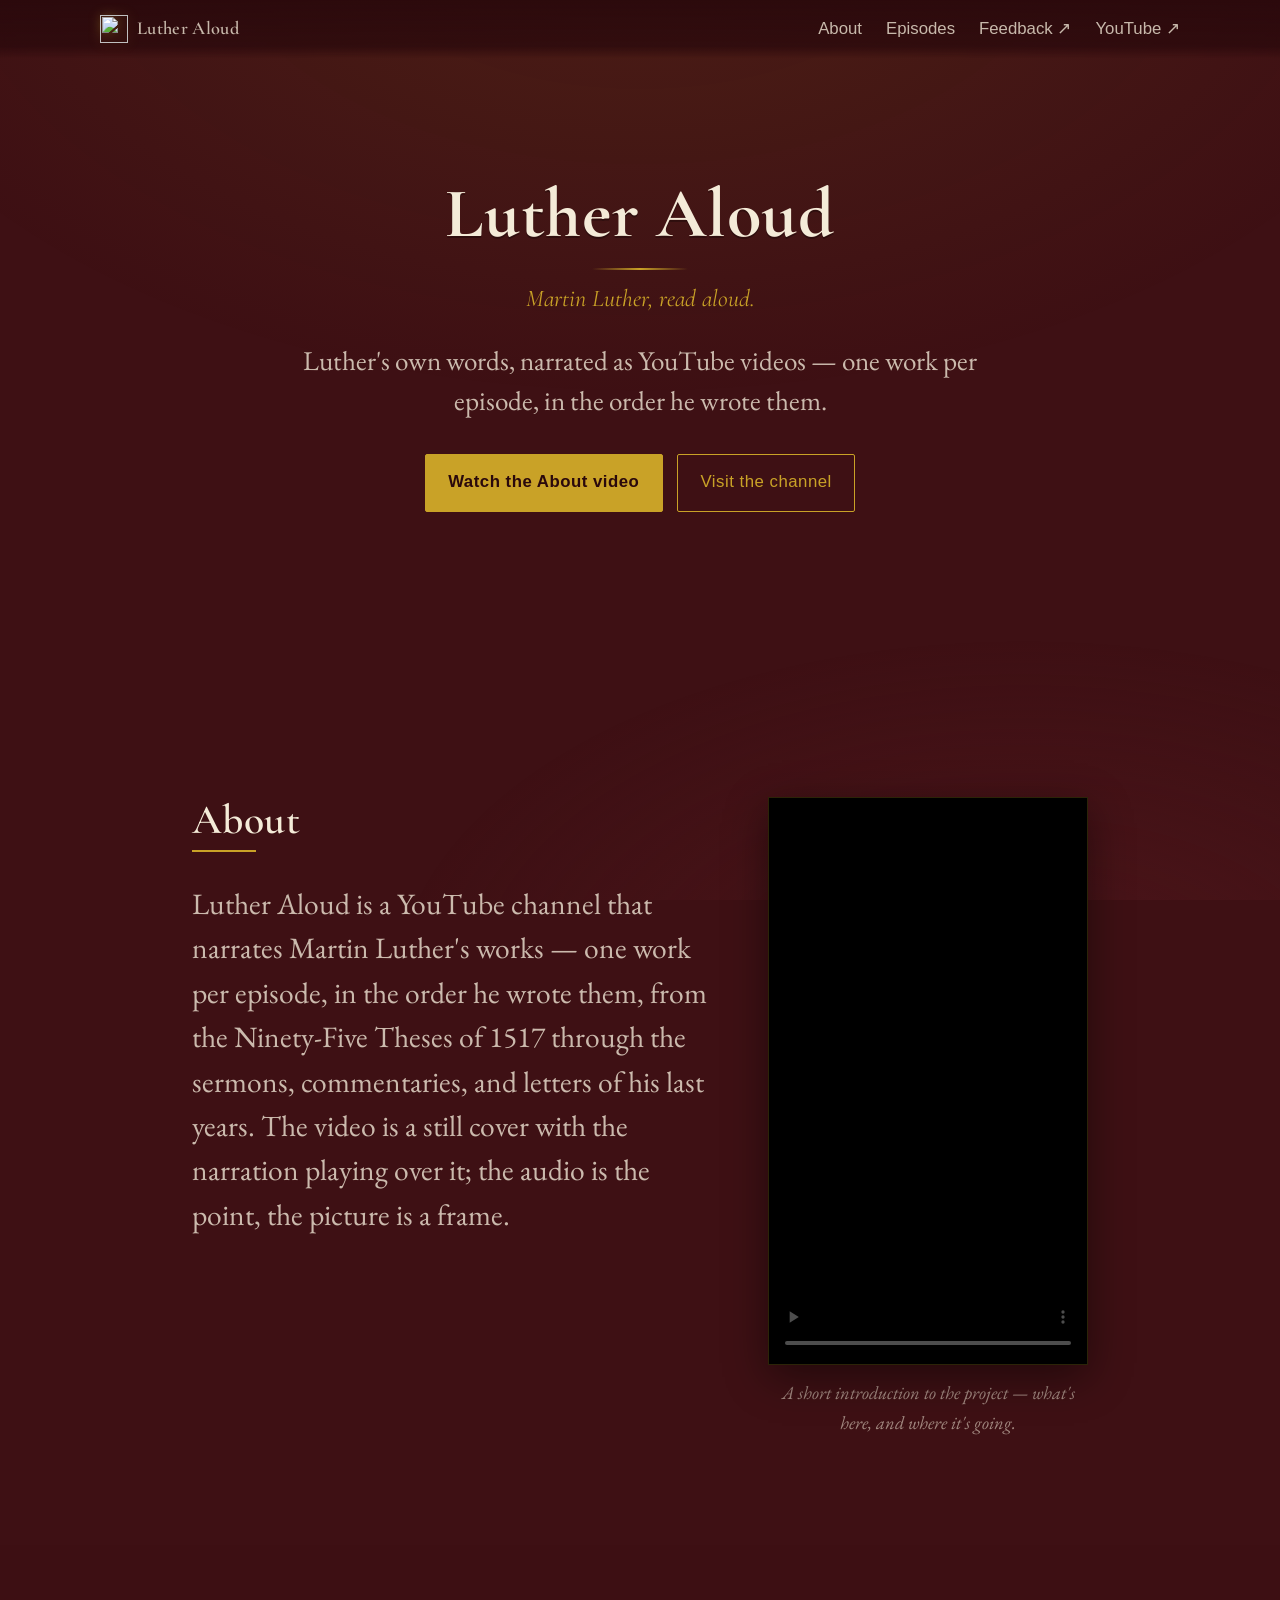
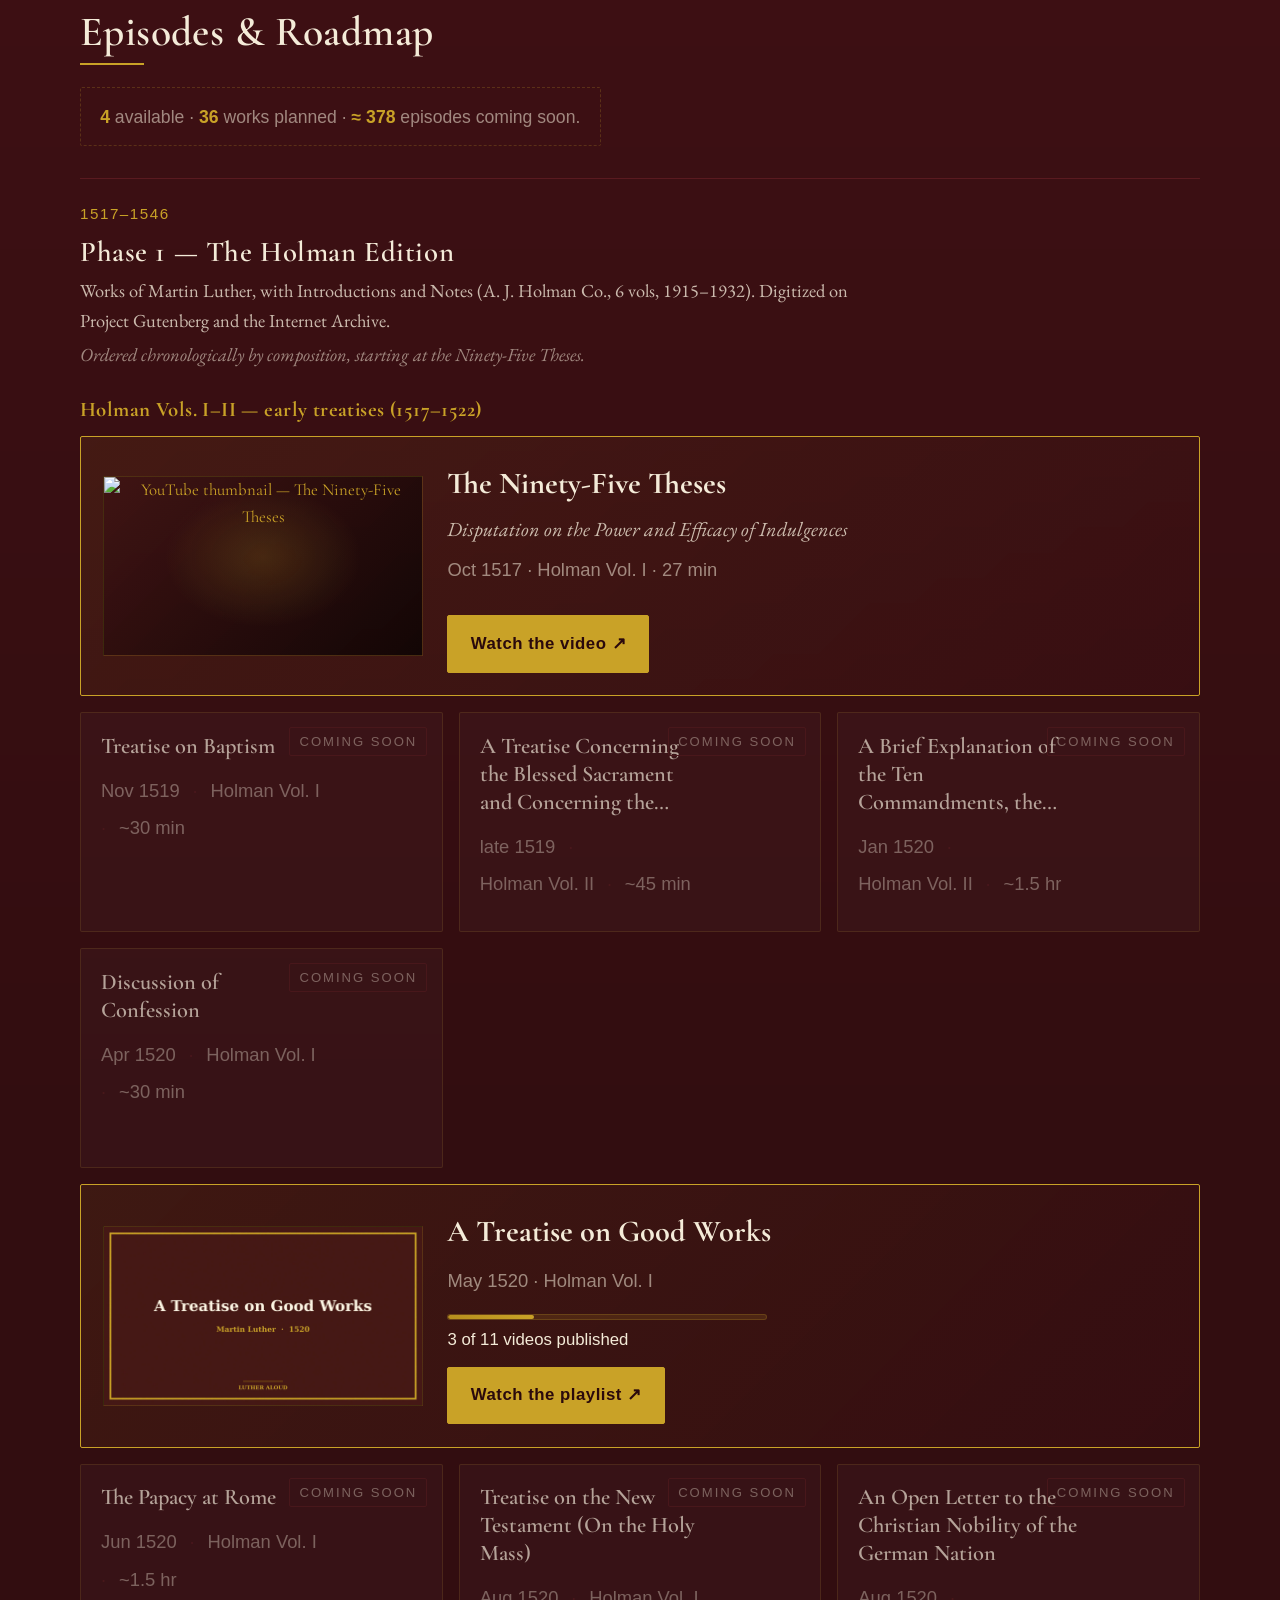
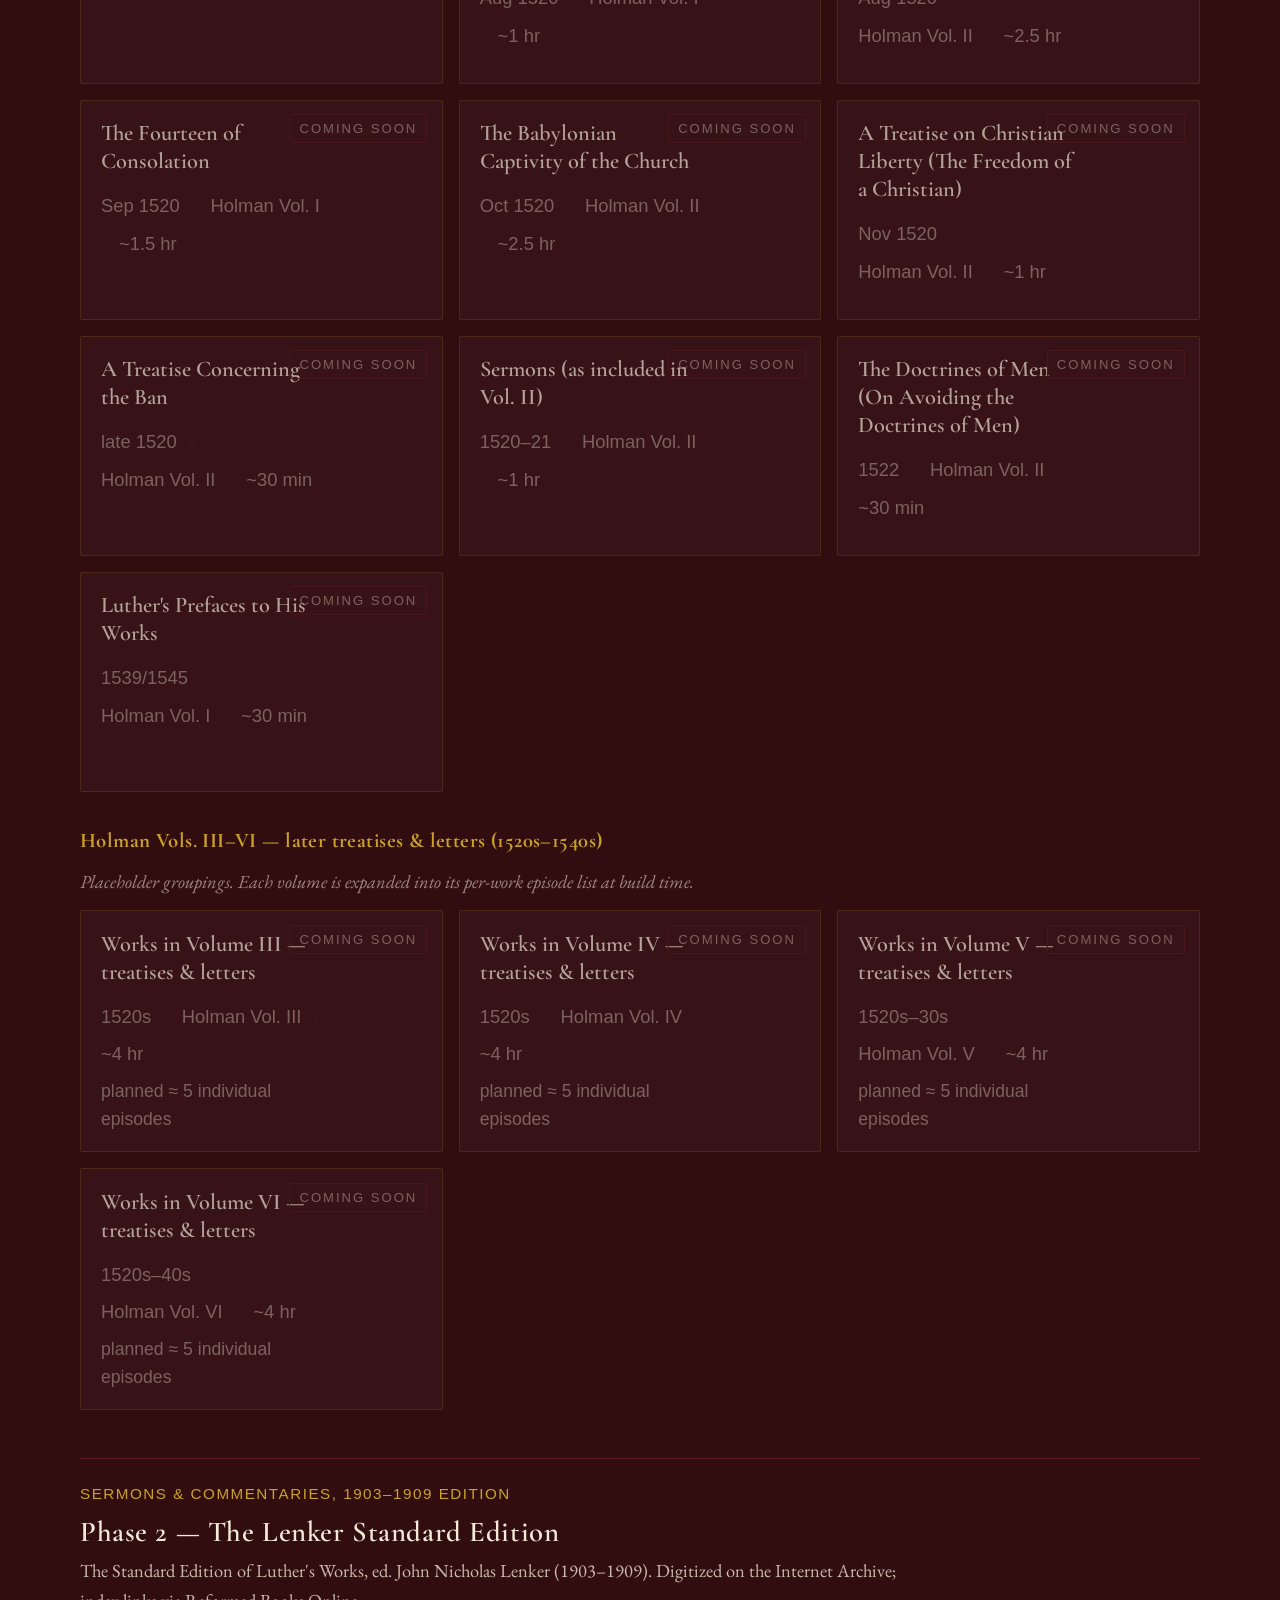
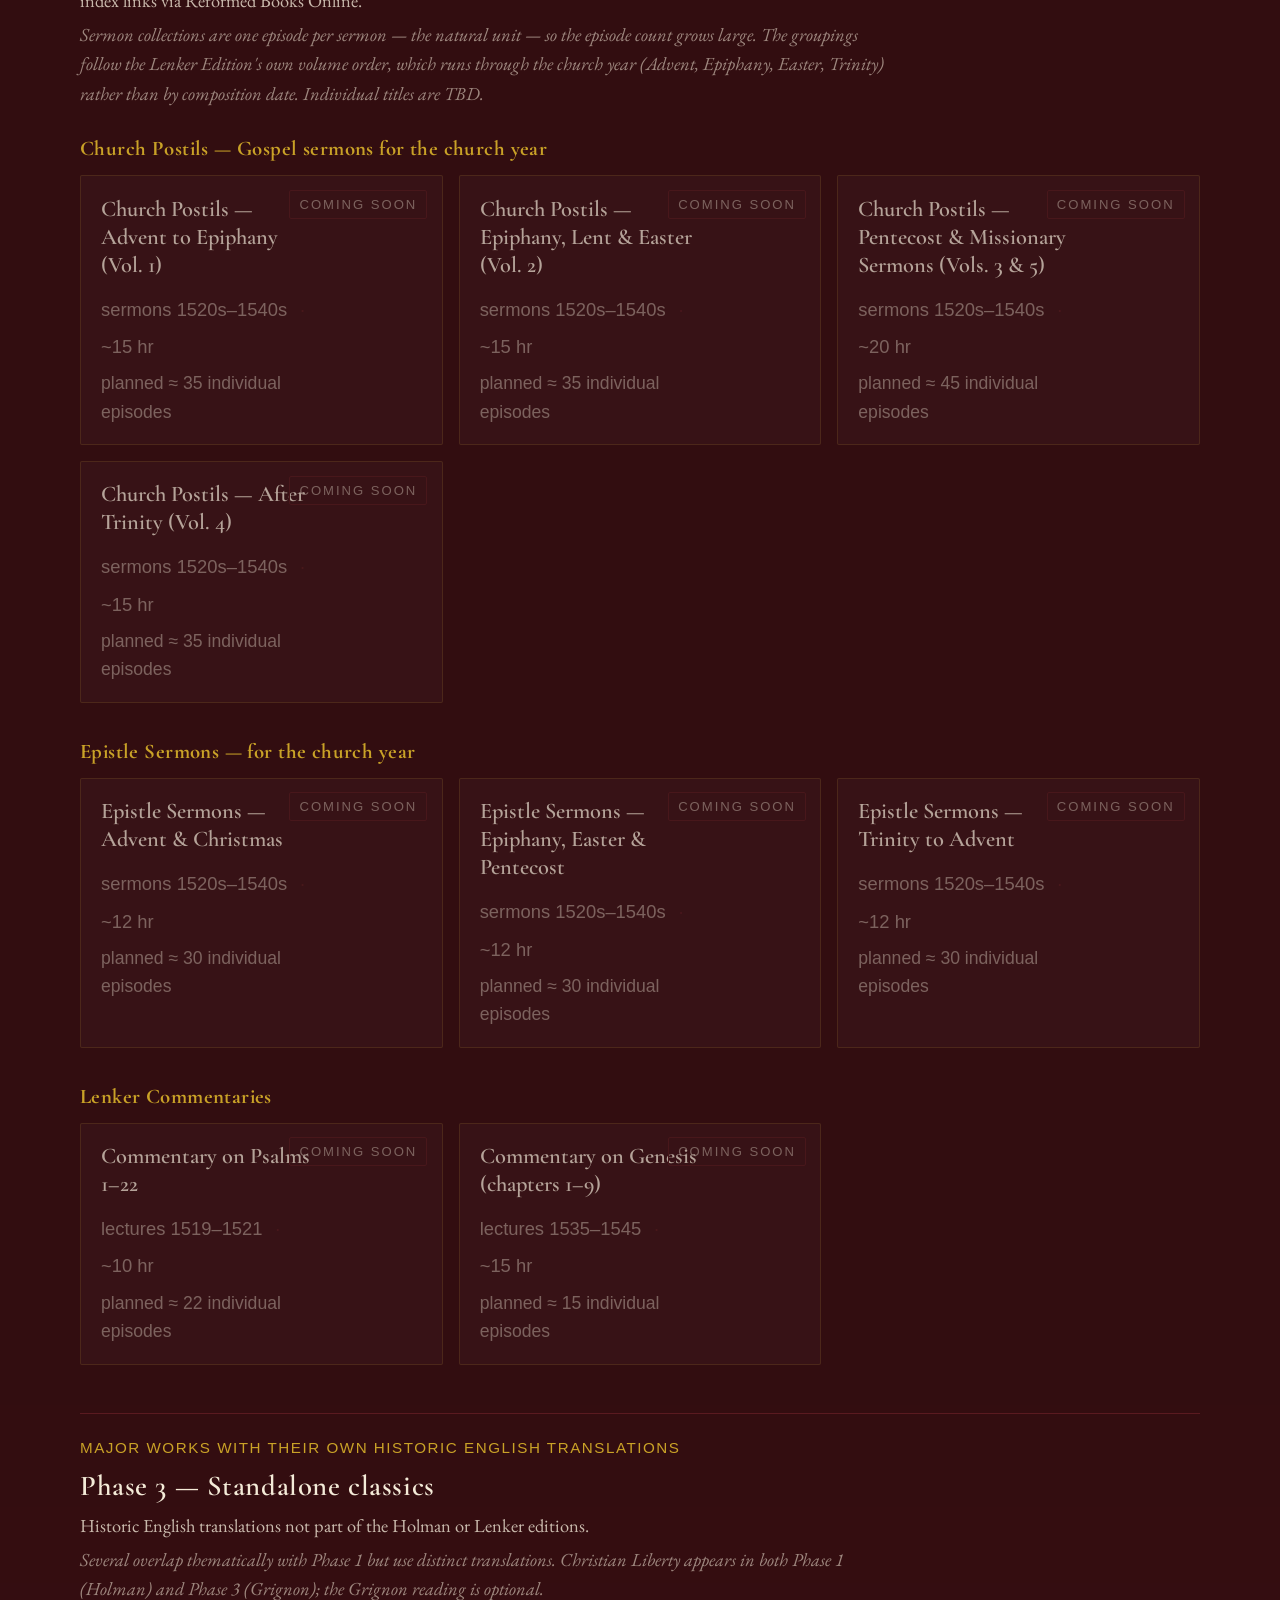
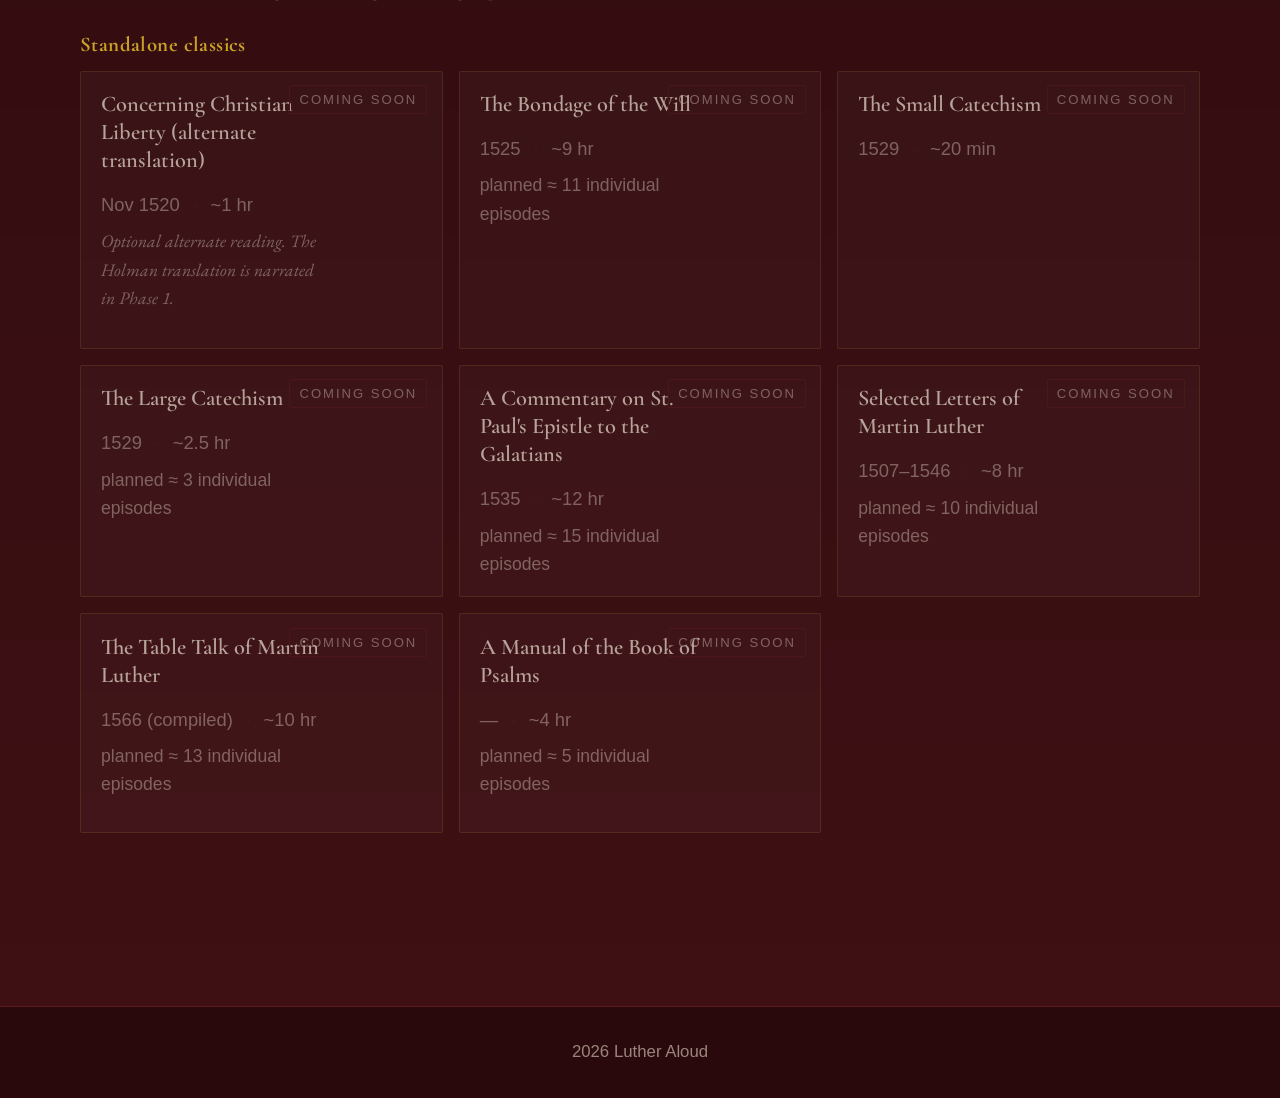
==== index.html @ 982ffb8c "Nav: open YouTube in a new tab, and add a Feedback link next to it Two tweaks to the header nav. The" ====
<!doctype html>
<html lang="en">
<head>
<meta charset="utf-8">
<meta name="viewport" content="width=device-width, initial-scale=1">
<title>Luther Aloud</title>
<meta name="description" content="Martin Luther's works narrated as YouTube videos — one work per episode, in the order he wrote them.">
<meta name="theme-color" content="#3E1014">

<meta property="og:type" content="website">
<meta property="og:title" content="Luther Aloud">
<meta property="og:description" content="Martin Luther's works, narrated and published as YouTube videos — one work per episode, in the order he wrote them.">
<meta property="og:url" content="https://lutheraloud.org/">

<link rel="icon" href="assets/rose.svg" type="image/svg+xml">
<link rel="preconnect" href="https://fonts.googleapis.com">
<link rel="preconnect" href="https://fonts.gstatic.com" crossorigin>
<link href="https://fonts.googleapis.com/css2?family=Cormorant+Garamond:wght@500;600;700&family=EB+Garamond:ital,wght@0,400;0,500;0,600;1,400&display=swap" rel="stylesheet">
<link rel="stylesheet" href="css/style.css">
</head>
<body>

<a class="skip-link" href="#main">Skip to content</a>

<header class="site-header" role="banner">
  <nav class="site-nav" aria-label="Primary">
    <a href="#top" class="brand-mark">
      <img src="assets/rose.svg" alt="" width="28" height="28" aria-hidden="true">
      <span>Luther Aloud</span>
    </a>
    <button class="nav-toggle" type="button"
            aria-controls="nav-menu" aria-expanded="false" aria-label="Open menu">
      <span class="hamburger" aria-hidden="true"></span>
    </button>
    <ul id="nav-menu">
      <li><a href="#about">About</a></li>
      <li><a href="#roadmap">Episodes</a></li>
      <li><a href="https://forms.gle/LzmNQRuisxc63Rfs8" target="_blank" rel="noopener noreferrer">Feedback ↗</a></li>
      <li><a href="https://youtube.com/@LutherAloud" target="_blank" rel="noopener noreferrer">YouTube ↗</a></li>
    </ul>
  </nav>
</header>

<main id="main">

  <section id="top" class="hero">
    <div class="hero-inner">
      <img class="hero-rose" src="assets/rose.svg" alt="" aria-hidden="true">
      <h1 class="wordmark">Luther Aloud</h1>
      <p class="tagline">Martin Luther, read aloud.</p>
      <p class="lede">
        Luther's own words, narrated as YouTube videos —
        one work per episode, in the order he wrote them.
      </p>
      <div class="hero-actions">
        <a class="btn btn-primary" href="#about">
          Watch the About video
        </a>
        <a class="btn btn-ghost" href="https://youtube.com/@LutherAloud" rel="noopener">
          Visit the channel
        </a>
      </div>
    </div>
  </section>

  <section id="about" class="section">
    <div class="section-inner">
      <div class="about-grid">
        <div class="about-copy">
          <h2>About</h2>
          <p id="about-copy-body">
            Loading…
          </p>
        </div>
        <aside class="about-video">
          <div class="video-frame vertical" id="about-video-frame">
            <video controls preload="metadata" playsinline
                   poster="assets/about-poster.jpg">
              <source src="assets/about.mp4" type="video/mp4">
              Your browser can't play HTML5 video.
              <a href="assets/about.mp4">Download the video</a>.
            </video>
          </div>
          <p class="video-caption">
            A short introduction to the project — what's here, and where it's going.
          </p>
        </aside>
      </div>
    </div>
  </section>

  <section id="roadmap" class="section section-alt">
    <div class="section-inner">
      <h2>Episodes &amp; Roadmap</h2>

      <div class="roadmap-totals" id="roadmap-totals" aria-live="polite"></div>

      <div id="roadmap-list"></div>
    </div>
  </section>

</main>

<footer class="site-footer" role="contentinfo">
  <p class="footer-fine">
    <span id="footer-year">2026</span> Luther Aloud
  </p>
</footer>

<button type="button" id="back-to-top" class="back-to-top" aria-label="Back to top">
  <span aria-hidden="true">↑</span>
</button>

<script src="js/site.js" defer></script>
</body>
</html>
---- css/style.css ----
:root {
  --oxblood: #3E1014;
  --oxblood-deep: #2A090C;
  --oxblood-line: #5A1A20;
  --brass: #C9A227;
  --brass-soft: #B78F1E;
  --brass-glow: rgba(201, 162, 39, 0.35);
  --parchment: #F4EBD8;
  --parchment-dim: #D9CDB2;
  --ink: #1B0508;
  --ink-soft: rgba(244, 235, 216, 0.78);
  --ink-mute: rgba(244, 235, 216, 0.55);
  --card-bg: rgba(255, 250, 235, 0.04);
  --card-border: rgba(201, 162, 39, 0.22);
  --serif: "Cormorant Garamond", "EB Garamond", Georgia, "Times New Roman", serif;
  --body-serif: "EB Garamond", Georgia, "Times New Roman", serif;
  --sans: -apple-system, BlinkMacSystemFont, "Segoe UI", Roboto, Helvetica, Arial, sans-serif;
  --content-max: 1120px;
}

* { box-sizing: border-box; }

html { scroll-behavior: smooth; }

body {
  margin: 0;
  background: var(--oxblood);
  color: var(--parchment);
  font-family: var(--body-serif);
  font-size: 22px;
  line-height: 1.6;
  -webkit-font-smoothing: antialiased;
  text-rendering: optimizeLegibility;
}

body::before {
  content: "";
  position: fixed;
  inset: 0;
  pointer-events: none;
  background:
    radial-gradient(1200px 700px at 50% -10%, rgba(201, 162, 39, 0.10), transparent 70%),
    radial-gradient(900px 500px at 80% 110%, rgba(90, 26, 32, 0.5), transparent 70%);
  z-index: 0;
}

a { color: var(--brass); text-decoration: none; border-bottom: 1px solid transparent; transition: color .18s, border-color .18s; }
a:hover, a:focus { color: #E8C051; border-bottom-color: currentColor; }

h1, h2, h3 {
  font-family: var(--serif);
  font-weight: 600;
  color: var(--parchment);
  letter-spacing: 0.01em;
  margin: 0 0 0.6em;
}
h1 { font-size: clamp(2.6rem, 6vw, 4.4rem); line-height: 1.05; }
h2 { font-size: clamp(1.9rem, 3.6vw, 2.6rem); line-height: 1.15; }
h3 { font-size: 1.15rem; line-height: 1.25; letter-spacing: 0.02em; }

.skip-link {
  position: absolute; left: -9999px; top: auto;
  background: var(--brass); color: var(--oxblood);
  padding: .5rem .8rem; font-family: var(--sans); font-weight: 600;
}
.skip-link:focus { left: 1rem; top: 1rem; z-index: 100; }

/* ---------- header ---------- */

.site-header {
  position: sticky; top: 0; z-index: 20;
  background: linear-gradient(180deg, rgba(42, 9, 12, 0.92), rgba(42, 9, 12, 0.75) 80%, rgba(42, 9, 12, 0));
  backdrop-filter: blur(6px);
  -webkit-backdrop-filter: blur(6px);
}
.site-nav {
  position: relative;
  display: flex; align-items: center; justify-content: space-between;
  max-width: var(--content-max); margin: 0 auto;
  padding: 0.9rem 1.25rem;
  font-family: var(--sans);
}
.brand-mark {
  display: inline-flex; align-items: center; gap: .55rem;
  color: var(--parchment); font-family: var(--serif); font-size: 1.15rem; font-weight: 600;
  border-bottom: none; letter-spacing: 0.02em;
}
.brand-mark img { filter: drop-shadow(0 0 6px var(--brass-glow)); }
.site-nav ul {
  list-style: none; display: flex; gap: 1.5rem; margin: 0; padding: 0;
  font-size: 1.05rem;
}
.site-nav a { color: var(--ink-soft); border: none; }
.site-nav a:hover { color: var(--brass); }

/* Hamburger — hidden on desktop, revealed at <= 780px. */
.nav-toggle {
  display: none;
  margin-left: auto;
  background: transparent;
  border: 1px solid var(--brass);
  border-radius: 2px;
  color: var(--brass);
  padding: 0.55rem 0.7rem;
  cursor: pointer;
  line-height: 0;
  transition: background .2s, color .2s;
}
.nav-toggle:hover, .nav-toggle:focus-visible {
  background: var(--brass);
  color: var(--oxblood-deep);
  outline: none;
}
.nav-toggle .hamburger,
.nav-toggle .hamburger::before,
.nav-toggle .hamburger::after {
  display: block;
  width: 22px;
  height: 2px;
  background: currentColor;
  transition: transform .22s ease, opacity .22s ease, background .22s ease;
}
.nav-toggle .hamburger { position: relative; }
.nav-toggle .hamburger::before,
.nav-toggle .hamburger::after {
  content: "";
  position: absolute;
  left: 0;
}
.nav-toggle .hamburger::before { top: -7px; }
.nav-toggle .hamburger::after  { top:  7px; }
.nav-toggle[aria-expanded="true"] .hamburger { background: transparent; }
.nav-toggle[aria-expanded="true"] .hamburger::before {
  transform: translateY(7px) rotate(45deg);
}
.nav-toggle[aria-expanded="true"] .hamburger::after {
  transform: translateY(-7px) rotate(-45deg);
}

/* ---------- hero ---------- */

.hero {
  position: relative; z-index: 1;
  padding: clamp(3rem, 10vw, 6rem) 1.25rem clamp(10rem, 18vw, 13rem);
  text-align: center;
}
.hero-inner {
  max-width: 780px; margin: 0 auto;
}
.hero-rose {
  width: clamp(88px, 14vw, 128px);
  height: auto;
  display: block;
  margin: 0 auto 1.4rem;
  opacity: 0.9;
  filter: drop-shadow(0 0 24px var(--brass-glow));
}
.wordmark {
  font-family: var(--serif);
  font-weight: 700;
  color: var(--parchment);
  margin-bottom: .6rem;
  text-shadow: 0 2px 0 rgba(0,0,0,0.3);
}
.wordmark::after {
  content: "";
  display: block;
  width: 96px;
  height: 2px;
  background: linear-gradient(90deg, transparent, var(--brass), transparent);
  margin: 1.1rem auto 0;
}
.tagline {
  font-family: var(--serif);
  font-style: italic;
  font-size: clamp(1.15rem, 2.2vw, 1.5rem);
  color: var(--brass);
  margin: 0 0 1.4rem;
}
.lede {
  color: var(--ink-soft);
  font-size: clamp(1.35rem, 2.4vw, 1.7rem);
  line-height: 1.5;
  margin: 0 auto 2rem;
  max-width: 720px;
}
.hero-actions {
  display: flex; flex-wrap: wrap; gap: 0.9rem; justify-content: center;
}

.btn {
  display: inline-block;
  font-family: var(--sans);
  font-size: 1.05rem;
  padding: 0.9rem 1.4rem;
  border-radius: 2px;
  border: 1px solid var(--brass);
  letter-spacing: 0.03em;
  transition: transform .12s, background .18s, color .18s;
  cursor: pointer;
}
.btn-primary { background: var(--brass); color: var(--oxblood-deep); font-weight: 600; }
.btn-primary:hover, .btn-primary:focus {
  background: #E8C051; color: var(--oxblood-deep); border-color: #E8C051; border-bottom-color: #E8C051;
  transform: translateY(-1px);
}
.btn-ghost { background: transparent; color: var(--brass); }
.btn-ghost:hover, .btn-ghost:focus {
  background: rgba(201, 162, 39, 0.1); color: #E8C051; border-color: #E8C051; border-bottom-color: #E8C051;
}

/* ---------- sections ---------- */

.section {
  position: relative; z-index: 1;
  padding: clamp(3rem, 6vw, 5rem) 1.25rem;
}
.section-alt {
  background: linear-gradient(180deg, rgba(0,0,0,0), rgba(0,0,0,0.18) 20%, rgba(0,0,0,0.18) 80%, rgba(0,0,0,0));
}
.section-inner {
  max-width: var(--content-max); margin: 0 auto;
}
.section h2 {
  position: relative;
  padding-bottom: 0.5rem;
  margin-bottom: 1.4rem;
}
.section h2::after {
  content: "";
  position: absolute;
  left: 0; bottom: 0;
  width: 64px; height: 2px;
  background: var(--brass);
}
.section-lede {
  color: var(--ink-soft);
  max-width: 780px;
  font-size: 1.1rem;
  margin-bottom: 2rem;
}

/* ---------- about ---------- */

.about-grid {
  display: grid;
  grid-template-columns: minmax(0, 48ch) 320px;
  justify-content: center;
  gap: 3rem;
  align-items: start;
}
.about-copy p {
  color: var(--ink-soft);
  font-size: clamp(1.45rem, 2.4vw, 1.85rem);
  line-height: 1.5;
}
.pillars {
  list-style: none; padding: 0; margin: 1.6rem 0 0;
  display: grid; gap: 0.9rem;
}
.pillars li {
  padding-left: 1rem;
  border-left: 2px solid var(--brass);
  color: var(--ink-soft);
  font-size: 0.98rem;
}
.pillars strong { color: var(--parchment); font-weight: 600; }

.about-video { position: relative; }
.video-frame {
  position: relative;
  width: 100%;
  aspect-ratio: 16 / 9;
  overflow: hidden;
  border: 1px solid var(--card-border);
  background: #000;
  box-shadow: 0 12px 40px rgba(0,0,0,0.45), inset 0 0 40px rgba(0,0,0,0.4);
}
.video-frame.vertical {
  aspect-ratio: 9 / 16;
  max-width: 320px;
  margin: 0 auto;
}
.video-frame video {
  width: 100%;
  height: 100%;
  display: block;
  object-fit: contain;
  background: #000;
}
.video-caption {
  font-size: 1.15rem;
  color: var(--ink-mute);
  margin-top: 0.8rem;
  font-style: italic;
  text-align: center;
}

/* ---------- roadmap ---------- */

.roadmap-totals {
  font-family: var(--sans);
  color: var(--ink-mute);
  font-size: 1.1rem;
  margin-bottom: 2rem;
  padding: 0.9rem 1.2rem;
  border: 1px dashed var(--card-border);
  border-radius: 2px;
  display: inline-block;
}
.roadmap-totals strong { color: var(--brass); font-weight: 600; }

.phase {
  margin-bottom: 3rem;
}
.phase-head {
  border-top: 1px solid var(--oxblood-line);
  padding-top: 1.4rem;
  margin-bottom: 1.4rem;
}
.phase-head h3 {
  font-size: 1.8rem;
  font-family: var(--serif);
  color: var(--parchment);
  margin-bottom: 0.4rem;
}
.phase-head .phase-meta {
  font-family: var(--sans);
  font-size: 0.95rem;
  letter-spacing: 0.1em;
  text-transform: uppercase;
  color: var(--brass);
  margin-bottom: 0.5rem;
}
.phase-head p {
  color: var(--ink-soft);
  font-size: 1.15rem;
  margin: 0.3rem 0;
  max-width: 820px;
}
.phase-head .phase-note {
  color: var(--ink-mute);
  font-style: italic;
  font-size: 1.15rem;
}

.group {
  margin: 1.5rem 0 2rem;
}
.group-head h4 {
  font-family: var(--serif);
  font-size: 1.3rem;
  color: var(--brass);
  margin: 0 0 0.6rem;
  letter-spacing: 0.02em;
}
.group-note {
  color: var(--ink-mute);
  font-size: 1.15rem;
  font-style: italic;
  margin: 0 0 0.9rem;
  max-width: 820px;
}

.cards {
  display: grid;
  grid-template-columns: repeat(auto-fill, minmax(300px, 1fr));
  gap: 1rem;
  align-items: stretch;
}

.card {
  position: relative;
  padding: 1.15rem 1.25rem;
  background: var(--card-bg);
  border: 1px solid var(--card-border);
  border-radius: 2px;
  transition:
    transform .12s,
    border-color .35s cubic-bezier(.4, 0, .2, 1),
    background .35s cubic-bezier(.4, 0, .2, 1),
    opacity .35s cubic-bezier(.4, 0, .2, 1),
    filter .35s cubic-bezier(.4, 0, .2, 1);
}
.card-title {
  font-family: var(--serif);
  font-weight: 600;
  font-size: 1.4rem;
  line-height: 1.25;
  color: var(--parchment);
  margin: 0 0 0.4rem;
  /* Cap very long titles to three lines so uniform-height cards stay uniform. */
  display: -webkit-box;
  -webkit-line-clamp: 3;
  -webkit-box-orient: vertical;
  overflow: hidden;
}
.card-subtitle {
  font-size: 1.1rem;
  color: var(--ink-mute);
  font-style: italic;
  margin: 0 0 0.5rem;
}
.card-meta {
  font-family: var(--sans);
  font-size: 1.15rem;
  color: var(--ink-mute);
  display: flex;
  flex-wrap: wrap;
  gap: 0.5rem 0.8rem;
  margin-top: 0.6rem;
}
.card-meta span::before { content: ""; }
.card-meta .sep { color: var(--oxblood-line); }
.card-note {
  font-size: 1.1rem;
  color: var(--ink-mute);
  font-style: italic;
  margin-top: 0.5rem;
}

/* live card = the LIVE episode with thumbnail */
.card-live {
  grid-column: 1 / -1;
  display: grid;
  grid-template-columns: minmax(220px, 320px) 1fr;
  gap: 1.5rem;
  padding: 1.4rem;
  background: linear-gradient(135deg, rgba(201, 162, 39, 0.08), rgba(62, 16, 20, 0.2));
  border: 1px solid var(--brass);
  align-items: center;
}
.card-live:hover { transform: translateY(-1px); border-color: #E8C051; }
.card-live-thumb {
  position: relative;
  aspect-ratio: 16 / 9;
  overflow: hidden;
  border: 1px solid var(--card-border);
  background:
    radial-gradient(140px 100px at 50% 45%, rgba(201, 162, 39, 0.18), transparent 70%),
    linear-gradient(135deg, rgba(62,16,20,0.6), rgba(0,0,0,0.7));
  display: flex; align-items: center; justify-content: center;
  color: var(--brass);
  font-family: var(--serif); font-size: 1.05rem;
  text-align: center; padding: 1rem;
}
.card-live-thumb img { position: absolute; inset: 0; width: 100%; height: 100%; object-fit: cover; }
.card-live-thumb .play-badge {
  position: absolute; bottom: 8px; right: 8px;
  background: var(--brass); color: var(--oxblood-deep);
  padding: 3px 8px; font-family: var(--sans); font-size: 0.7rem; letter-spacing: 0.1em;
  text-transform: uppercase; font-weight: 600;
}
.card-live-body h4 {
  font-family: var(--serif); font-size: 1.9rem; font-weight: 700;
  color: var(--parchment); margin: 0 0 0.3rem;
}
.card-live-body .card-live-sub {
  color: var(--ink-soft); font-style: italic; margin: 0.3rem 0; font-size: 1.25rem;
}
.card-live-body .card-live-meta {
  color: var(--ink-mute); font-family: var(--sans); font-size: 1.15rem; margin-top: 0.6rem;
}
.card-live-body .btn { margin-top: 0.8rem; }

/* ---------- in-progress serialized work ---------- */

.card-progress {
  margin-top: 0.9rem;
}
.card-progress-bar {
  width: 100%;
  max-width: 320px;
  height: 6px;
  background: rgba(201, 162, 39, 0.14);
  border: 1px solid var(--card-border);
  border-radius: 999px;
  overflow: hidden;
}
.card-progress-fill {
  height: 100%;
  background: linear-gradient(90deg, var(--brass-soft), var(--brass));
  border-radius: inherit;
  transition: width .4s ease;
}
.card-progress-text {
  font-family: var(--sans);
  font-size: 1.05rem;
  color: var(--parchment);
  margin: 0.45rem 0 0;
}

/* coming-soon = dimmed, uniform height */
.card-soon {
  opacity: 0.68;
  filter: saturate(0.85);
  min-height: 220px;
  display: flex;
  flex-direction: column;
  /* Reserve room at the top-right for the "coming soon" badge so it never
     overlaps a wrapped title. */
  padding-right: 7.5rem;
}
.card-soon::after {
  content: "coming soon";
  position: absolute;
  top: 0.85rem; right: 0.9rem;
  font-family: var(--sans);
  font-size: 0.82rem;
  letter-spacing: 0.15em;
  text-transform: uppercase;
  color: var(--ink-mute);
  border: 1px solid var(--oxblood-line);
  padding: 3px 9px;
  border-radius: 2px;
  transition: color .35s cubic-bezier(.4, 0, .2, 1),
              border-color .35s cubic-bezier(.4, 0, .2, 1);
}
.card-soon:hover,
.card-soon:focus-within {
  opacity: 1;
  filter: saturate(1);
  background: rgba(255, 250, 235, 0.09);
  border-color: var(--brass);
}
.card-soon:hover::after,
.card-soon:focus-within::after {
  color: var(--brass);
  border-color: var(--brass);
}
.card-soon .card-count {
  font-family: var(--sans);
  font-size: 1.1rem;
  color: var(--ink-mute);
  margin-top: 0.5rem;
}

/* ---------- footer ---------- */

.site-footer {
  position: relative; z-index: 1;
  background: var(--oxblood-deep);
  border-top: 1px solid var(--oxblood-line);
  padding: 2rem 1.25rem;
  margin-top: 3rem;
}
.footer-fine {
  max-width: var(--content-max);
  margin: 0 auto;
  color: var(--ink-mute);
  font-size: 1.05rem;
  font-family: var(--sans);
  text-align: center;
}

/* ---------- back to top ---------- */

.back-to-top {
  position: fixed;
  right: 1.25rem;
  bottom: 1.25rem;
  z-index: 30;
  width: 48px;
  height: 48px;
  padding: 0;
  border-radius: 50%;
  border: 1px solid var(--brass);
  background: var(--oxblood-deep);
  color: var(--brass);
  font-family: var(--sans);
  font-size: 1.4rem;
  line-height: 1;
  cursor: pointer;
  opacity: 0;
  pointer-events: none;
  transform: translateY(8px);
  transition:
    opacity .25s ease,
    transform .25s ease,
    background .38s cubic-bezier(.4, 0, .2, 1),
    color .38s cubic-bezier(.4, 0, .2, 1),
    border-color .38s cubic-bezier(.4, 0, .2, 1);
  display: grid;
  place-items: center;
  box-shadow: 0 6px 20px rgba(0, 0, 0, 0.45);
}
.back-to-top.visible {
  opacity: 0.92;
  pointer-events: auto;
  transform: translateY(0);
}
/* Hover and keyboard-focus get the active colour. Mouse click alone does
   not — :focus-visible ignores mouse-click focus, so the button doesn't
   stay "stuck on" after being tapped. */
.back-to-top:hover,
.back-to-top:focus-visible {
  opacity: 1;
  background: var(--brass);
  color: var(--oxblood-deep);
  outline: none;
}

@media (prefers-reduced-motion: reduce) {
  .back-to-top {
    transition: opacity .1s, background .2s, color .2s, border-color .2s;
    transform: none;
  }
}

/* ---------- responsive ---------- */

@media (max-width: 780px) {
  .site-nav { padding: 0.7rem 1rem; }
  .nav-toggle { display: inline-flex; }

  /* Nav becomes a slide-down overlay panel; the toggle drives it. */
  .site-nav ul {
    position: absolute;
    top: 100%;
    left: 0;
    right: 0;
    flex-direction: column;
    gap: 0;
    padding: 0.4rem 1rem 0.8rem;
    background: rgba(42, 9, 12, 0.98);
    border-top: 1px solid var(--oxblood-line);
    border-bottom: 1px solid var(--oxblood-line);
    box-shadow: 0 12px 32px rgba(0, 0, 0, 0.45);

    opacity: 0;
    visibility: hidden;
    transform: translateY(-6px);
    transition: opacity .2s ease, transform .2s ease, visibility 0s linear .2s;
  }
  .site-nav.nav-open ul {
    opacity: 1;
    visibility: visible;
    transform: translateY(0);
    transition: opacity .22s ease, transform .22s ease;
  }
  .site-nav ul li { border-bottom: 1px solid rgba(90, 26, 32, 0.55); }
  .site-nav ul li:last-child { border-bottom: none; }
  .site-nav ul a {
    display: block;
    padding: 1rem 0.5rem;
    font-size: 1.1rem;
    color: var(--parchment);
  }

  .about-grid { grid-template-columns: 1fr; gap: 1.5rem; justify-content: stretch; }
  .about-copy { max-width: none; }
  .video-frame.vertical { max-width: 280px; }
  .card-live { grid-template-columns: 1fr; }
  .card-live-thumb { max-width: 100%; }
  h1 { font-size: 2.6rem; }
}

@media (max-width: 480px) {
  body { font-size: 20px; }
  .btn { padding: 0.8rem 1.1rem; font-size: 1rem; }
  .card-soon { padding-right: 6rem; min-height: 240px; }
  /* Tighter nav padding on the very small viewport. */
  .site-nav { padding: 0.55rem 0.85rem; }
}

/* Lock body scroll while the mobile menu is open. */
body.nav-locked { overflow: hidden; }

@media (prefers-reduced-motion: reduce) {
  html { scroll-behavior: auto; }
  .btn { transition: none; }
}
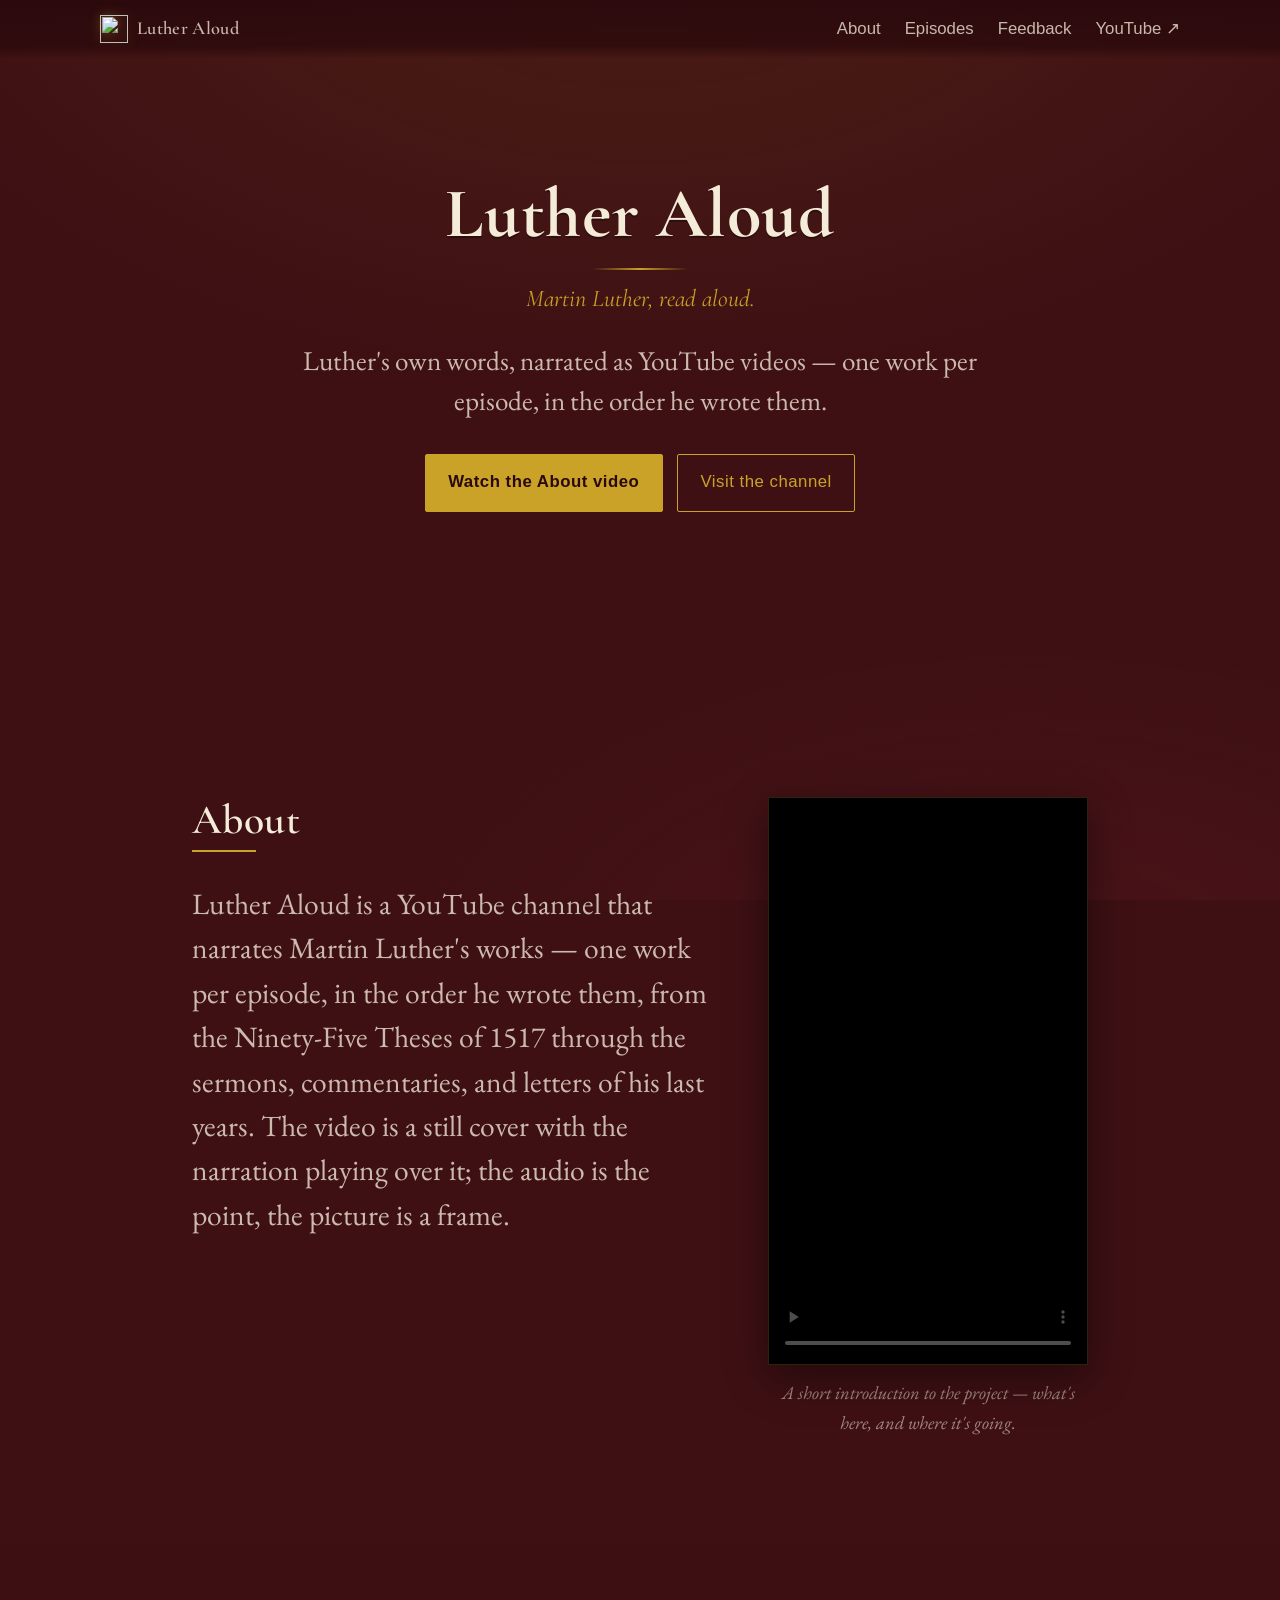
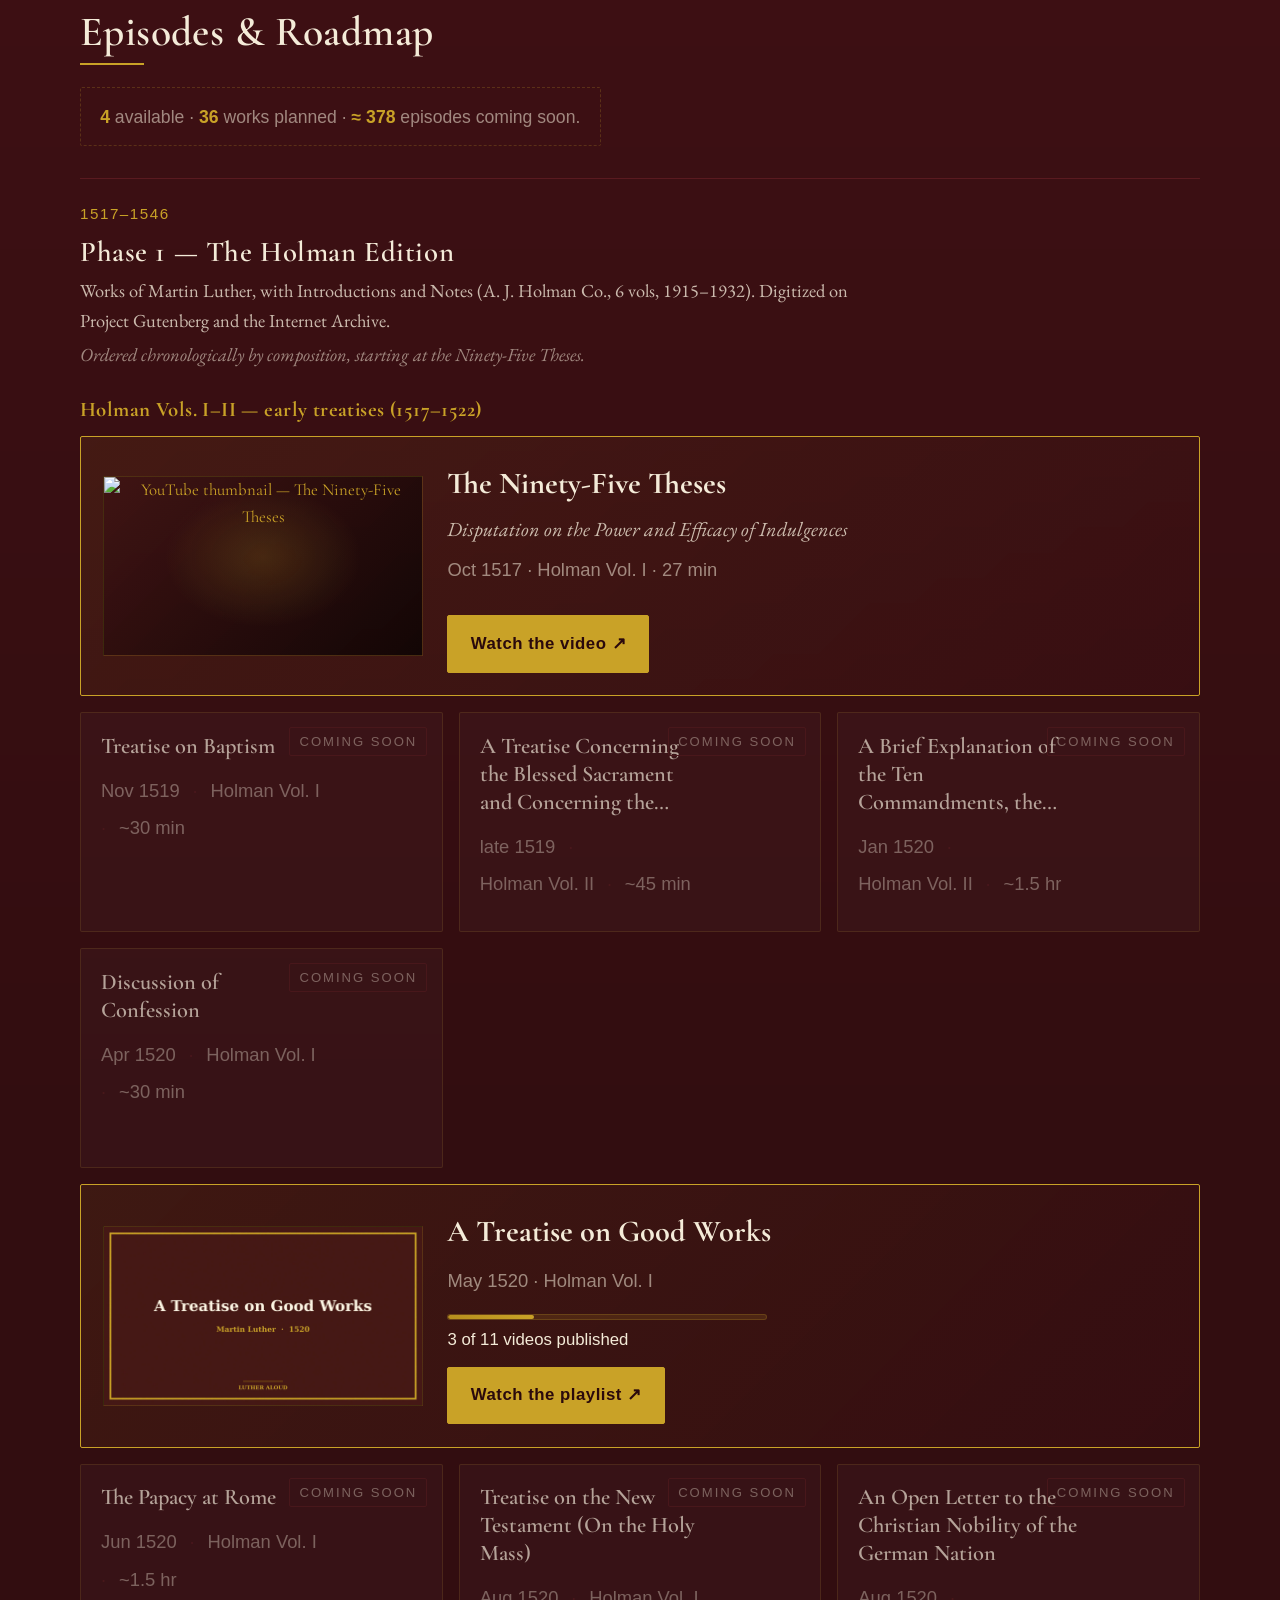
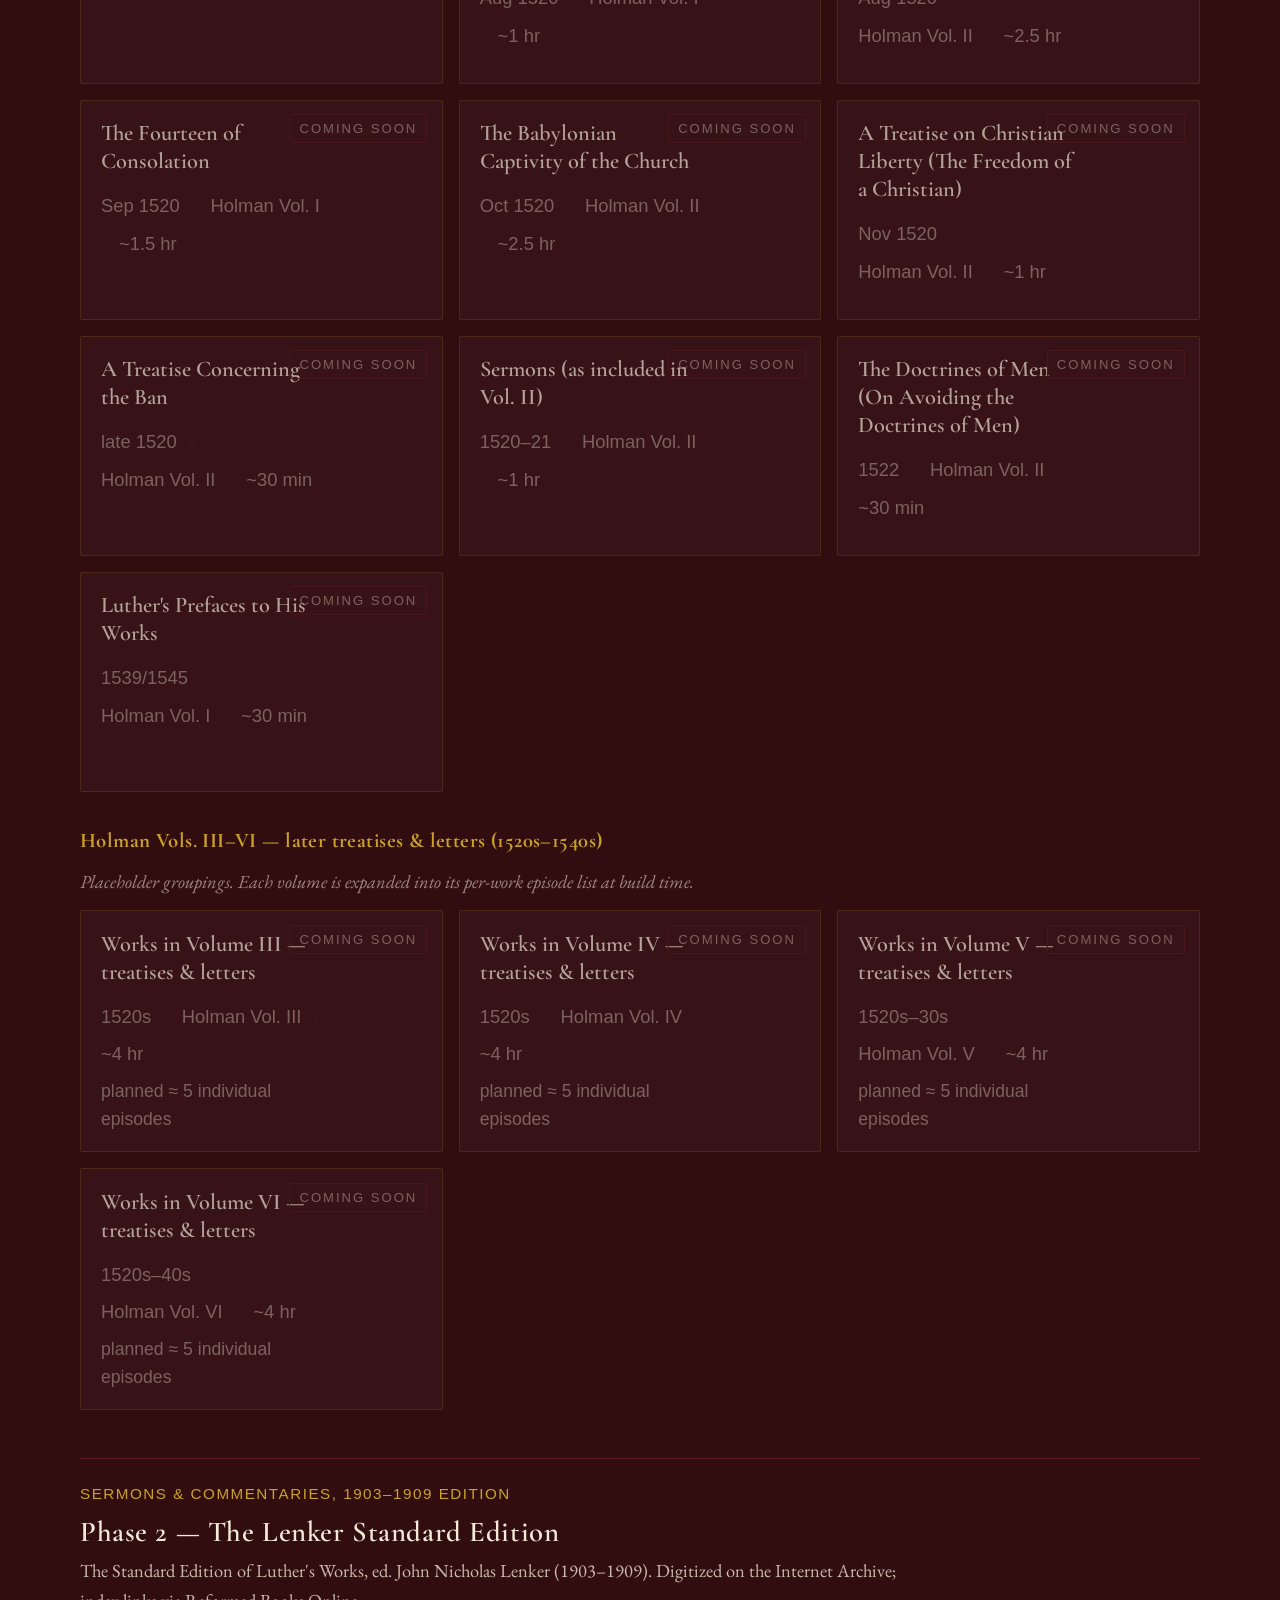
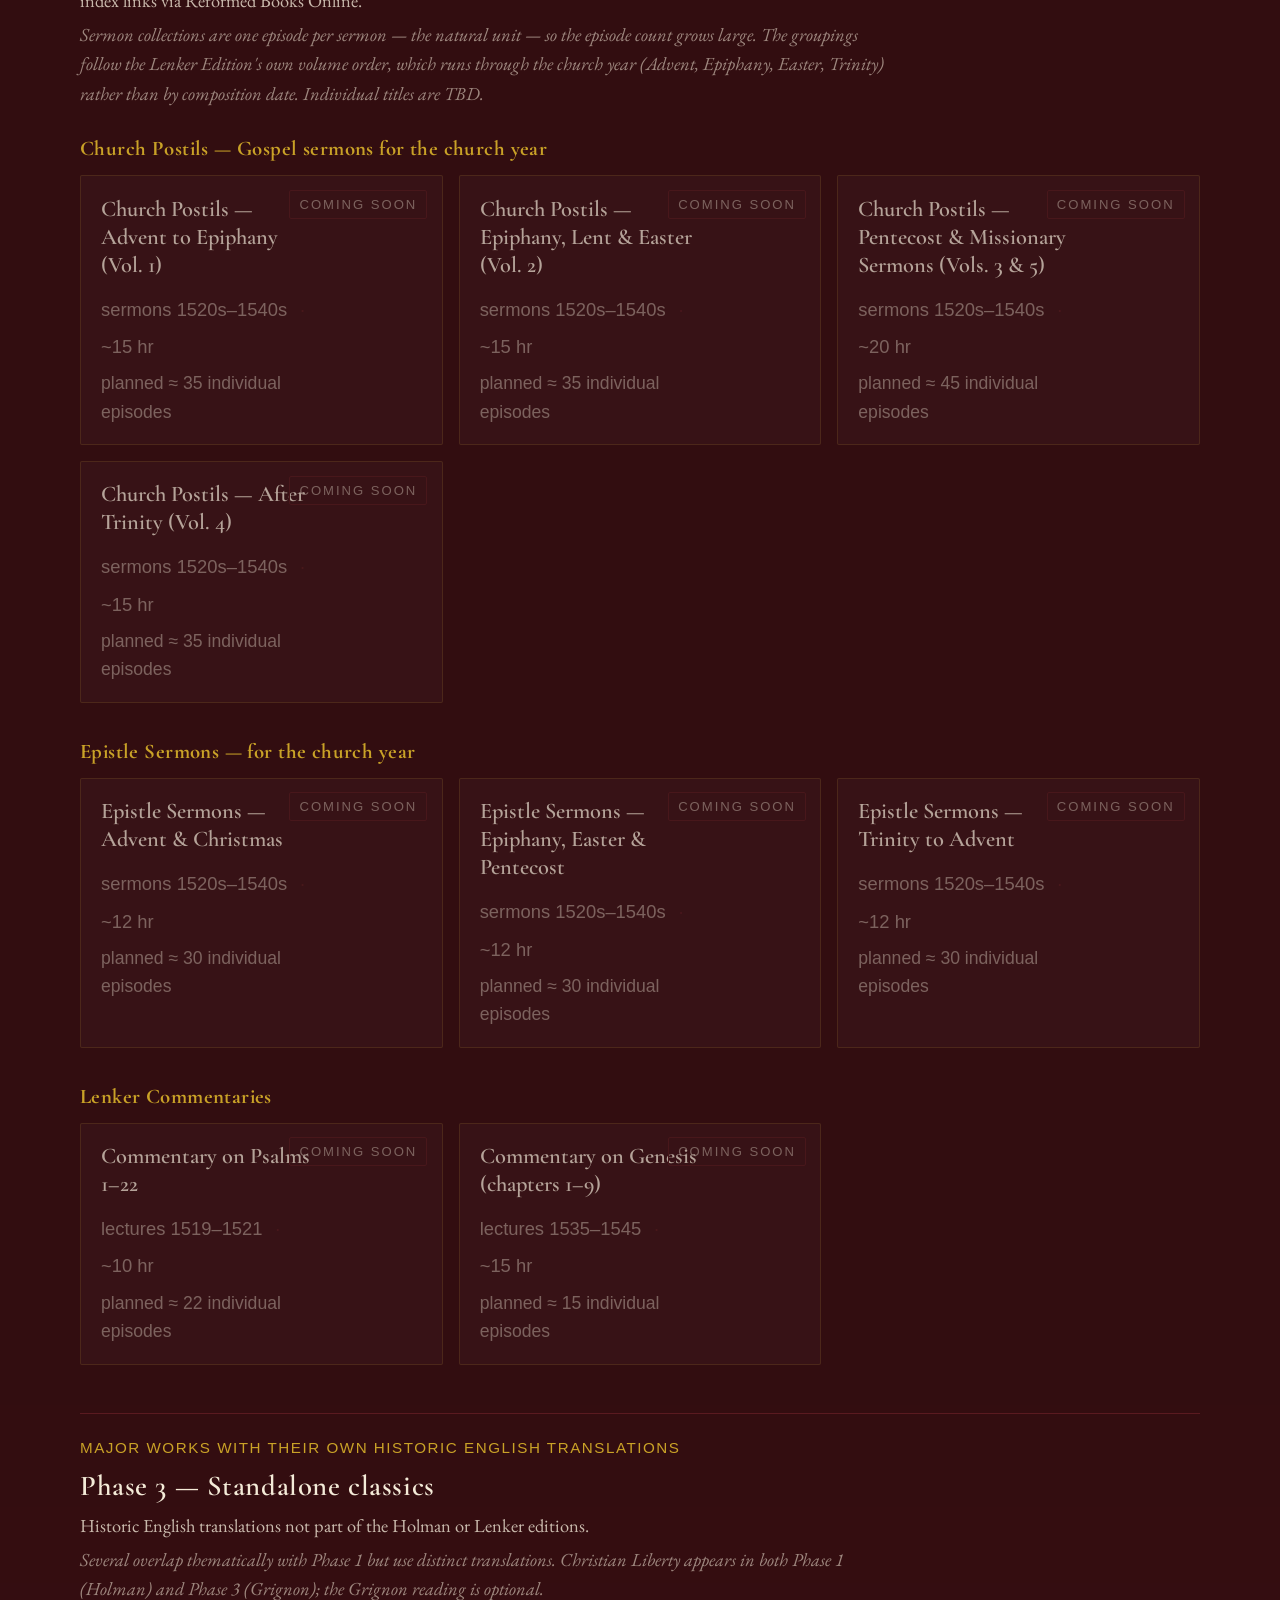
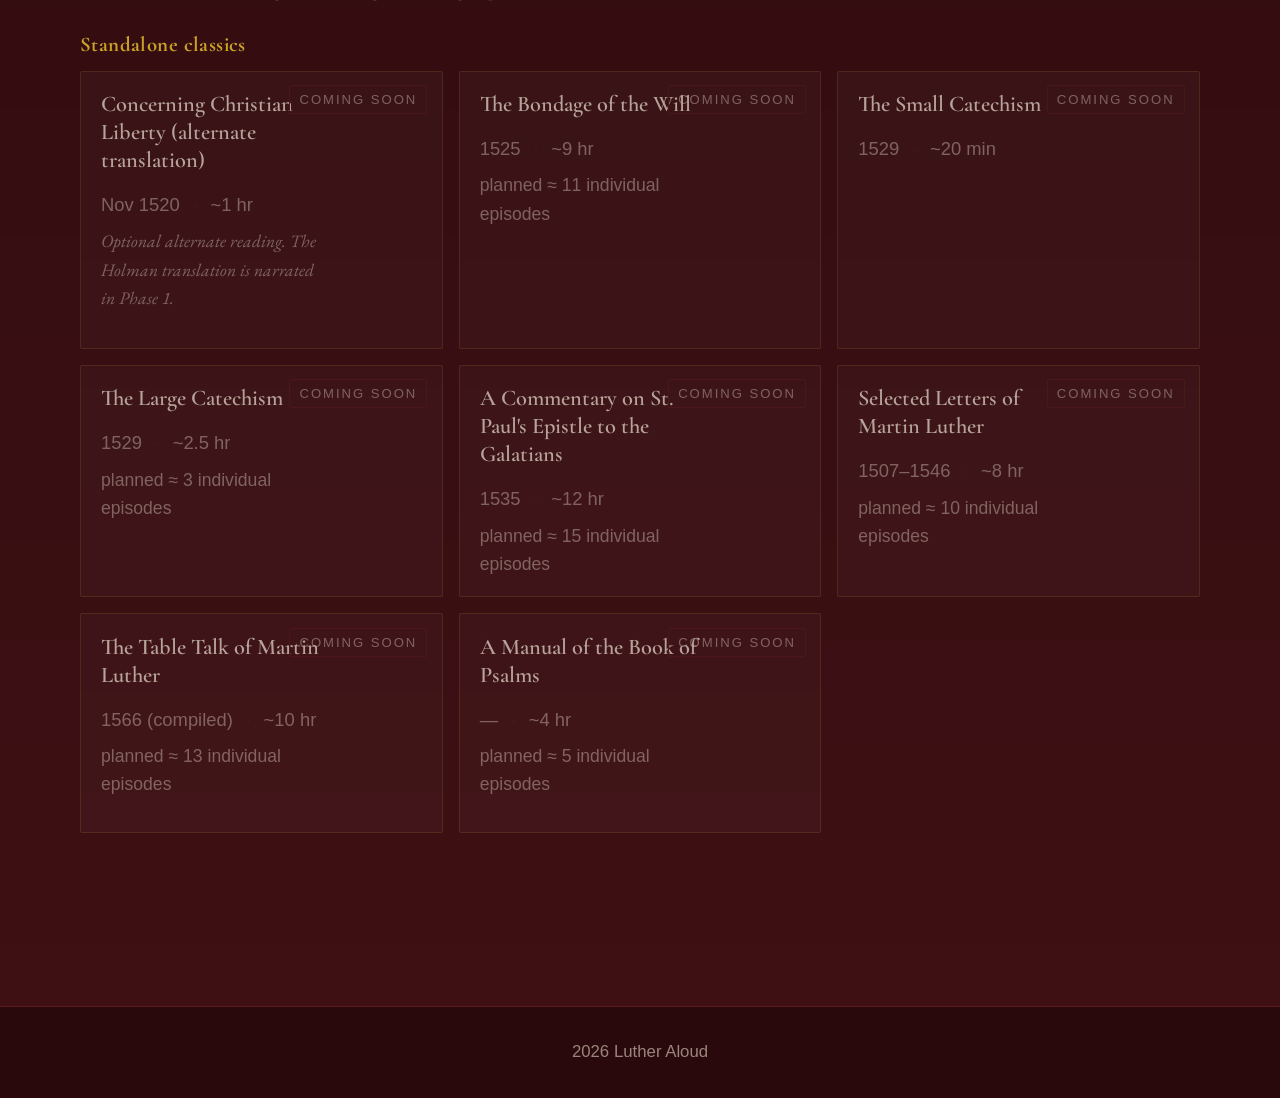
==== commit 3f17d7db: "Nav: drop the arrow from the Feedback link The ↗ glyph is kept on the YouTube link to signal "this l" ====
--- a/index.html
+++ b/index.html
@@ -35,7 +35,7 @@
     <ul id="nav-menu">
       <li><a href="#about">About</a></li>
       <li><a href="#roadmap">Episodes</a></li>
-      <li><a href="https://forms.gle/LzmNQRuisxc63Rfs8" target="_blank" rel="noopener noreferrer">Feedback ↗</a></li>
+      <li><a href="https://forms.gle/LzmNQRuisxc63Rfs8" target="_blank" rel="noopener noreferrer">Feedback</a></li>
       <li><a href="https://youtube.com/@LutherAloud" target="_blank" rel="noopener noreferrer">YouTube ↗</a></li>
     </ul>
   </nav>
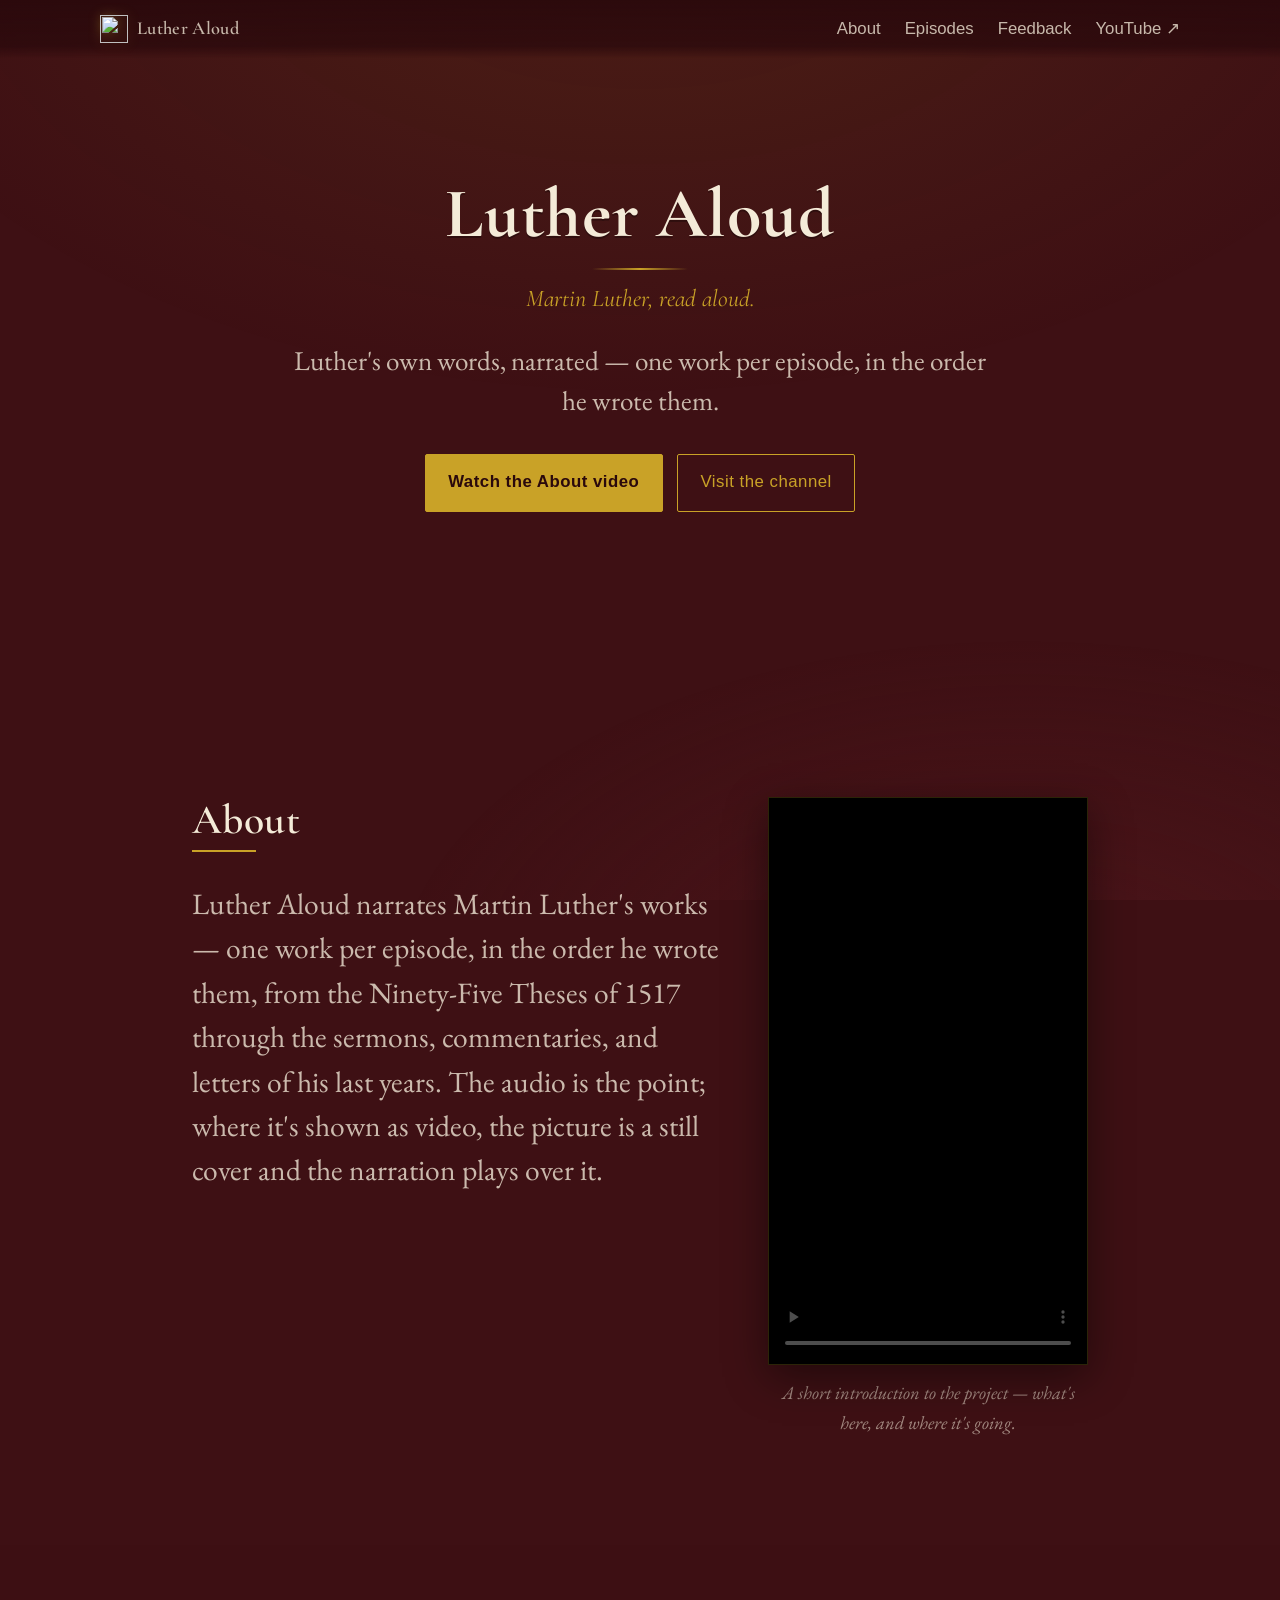
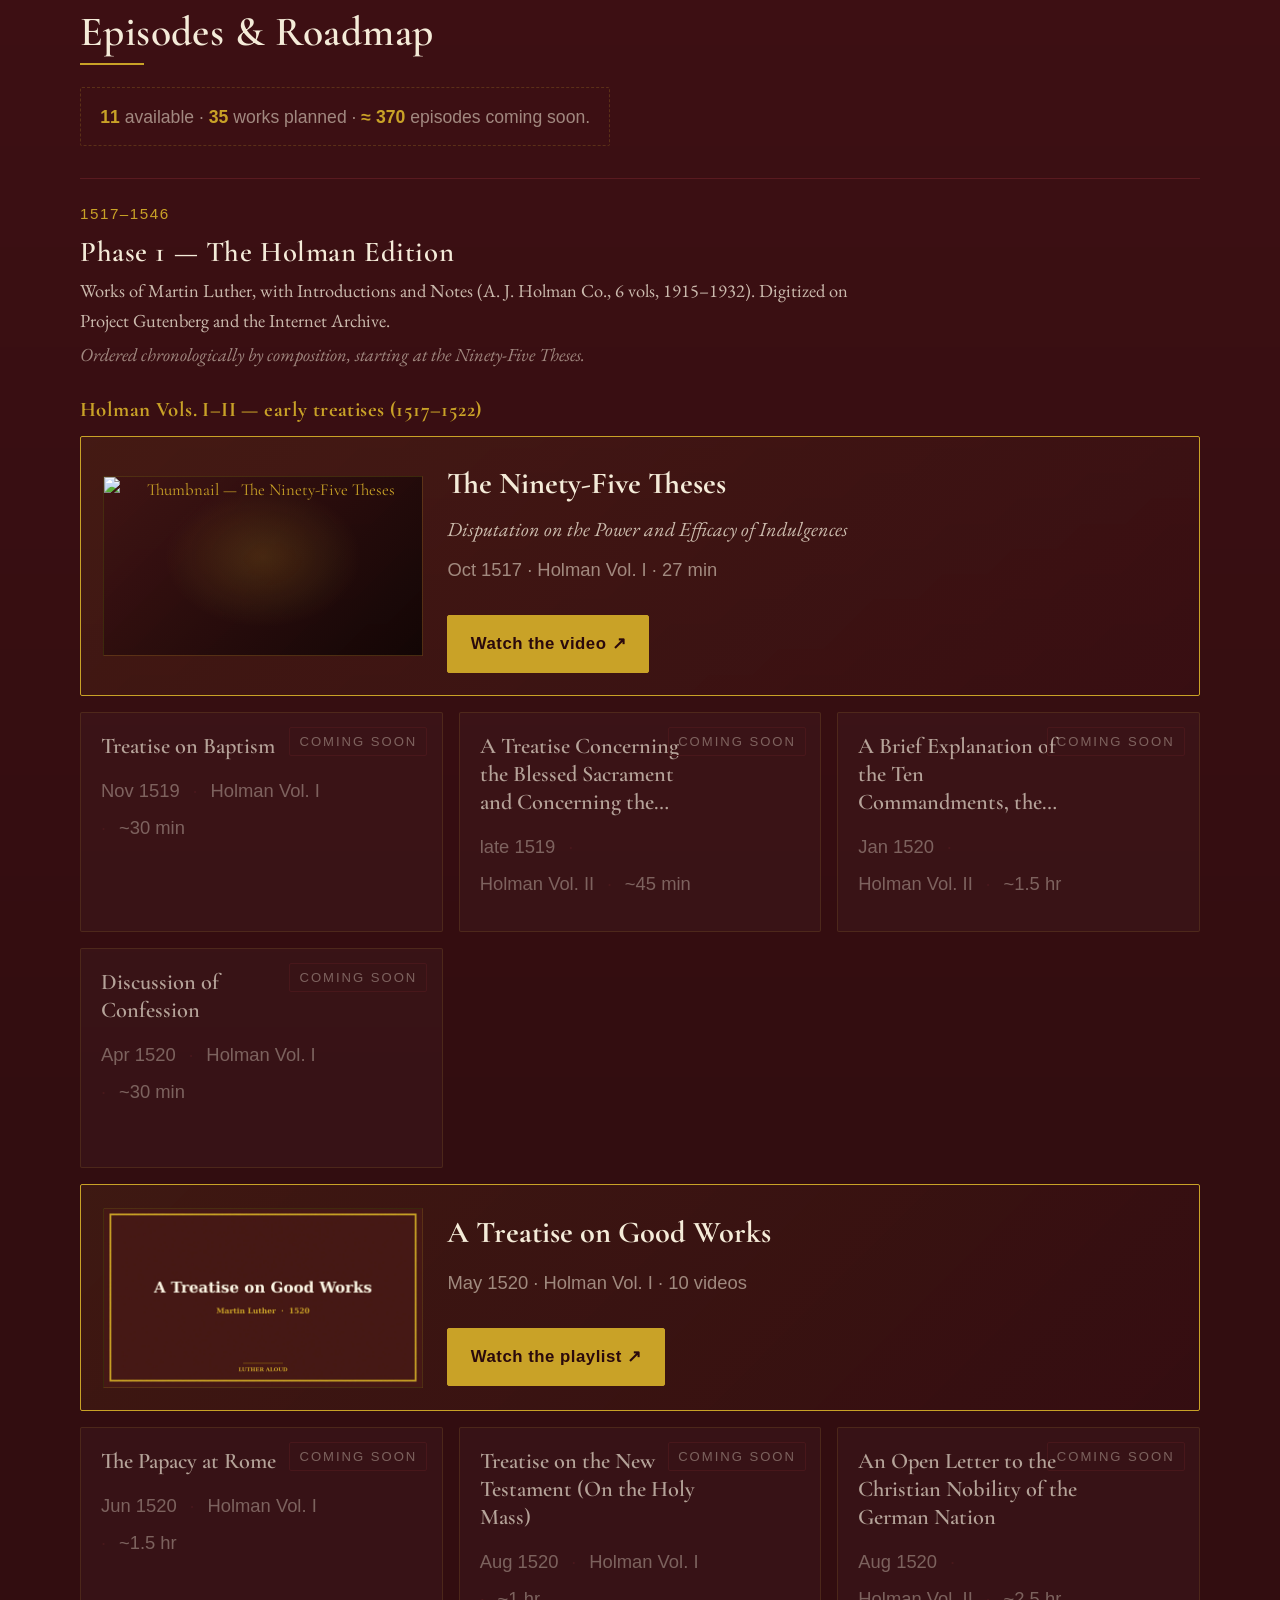
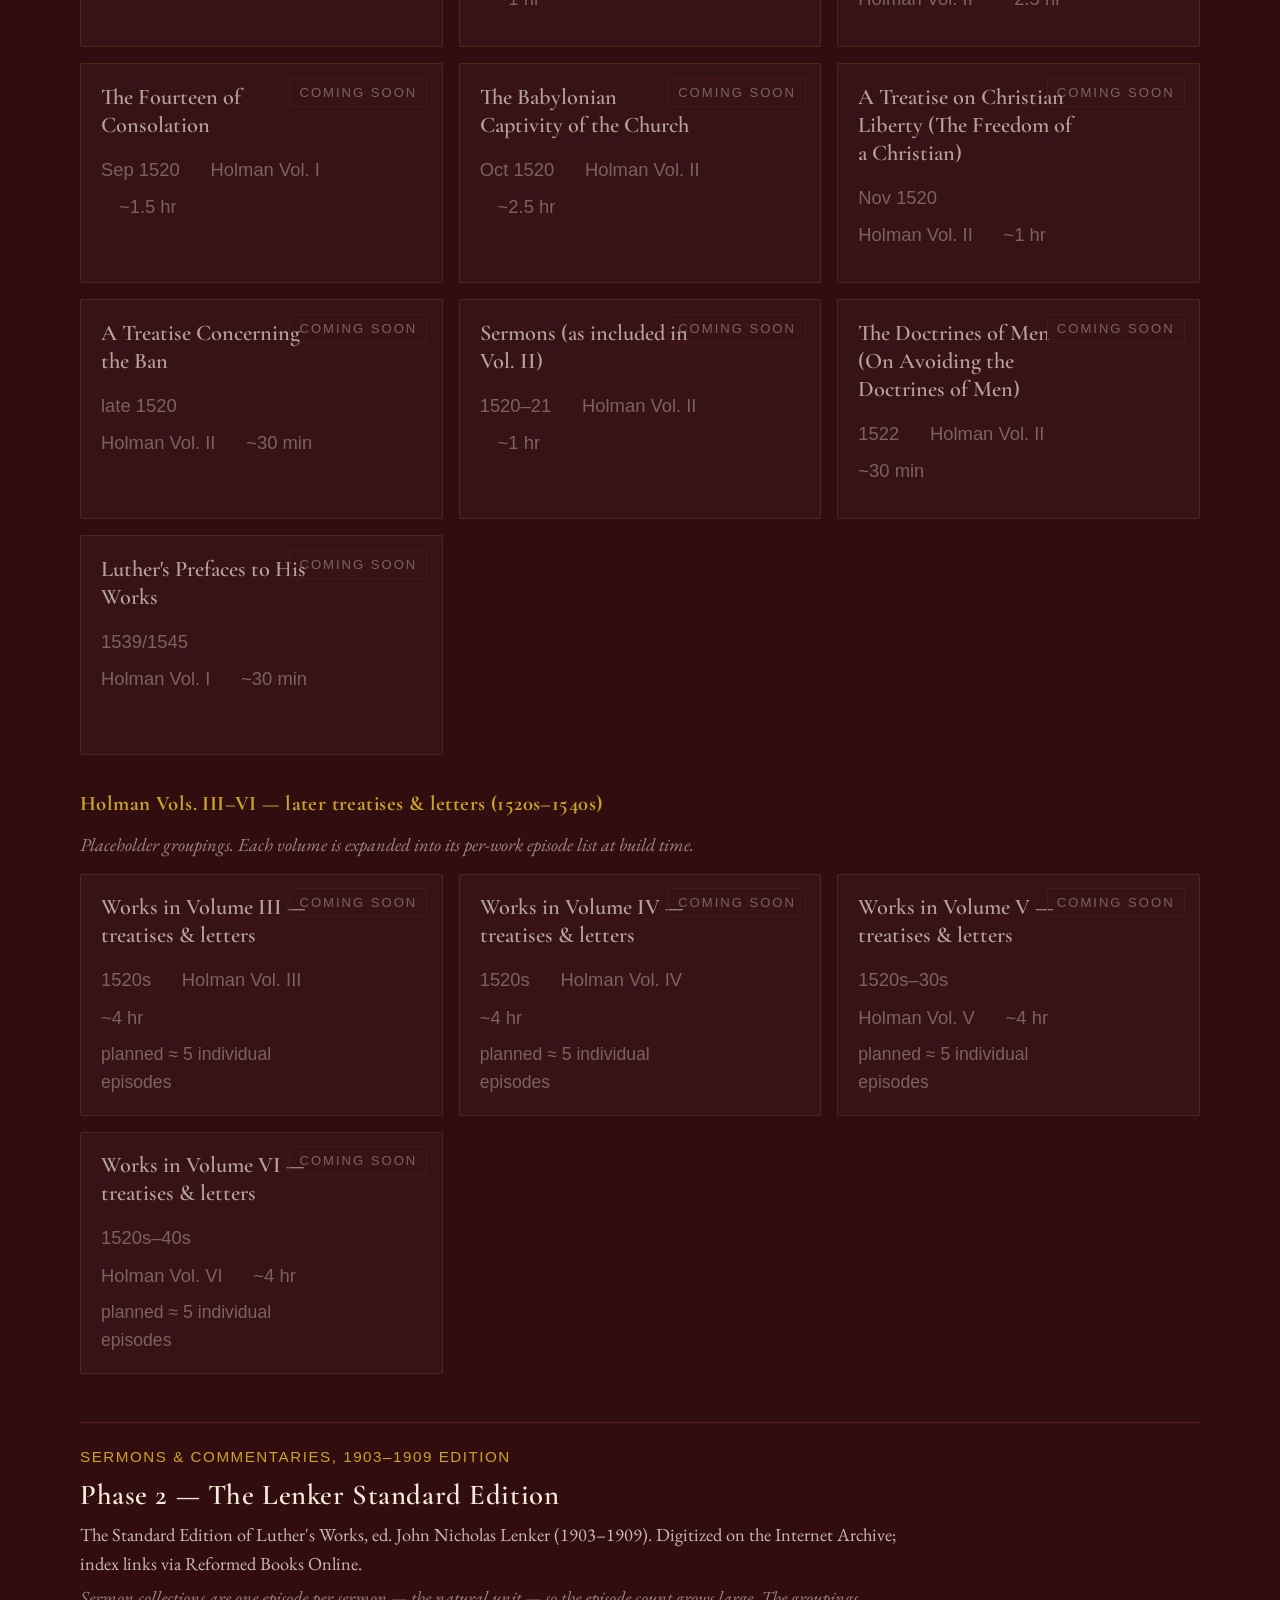
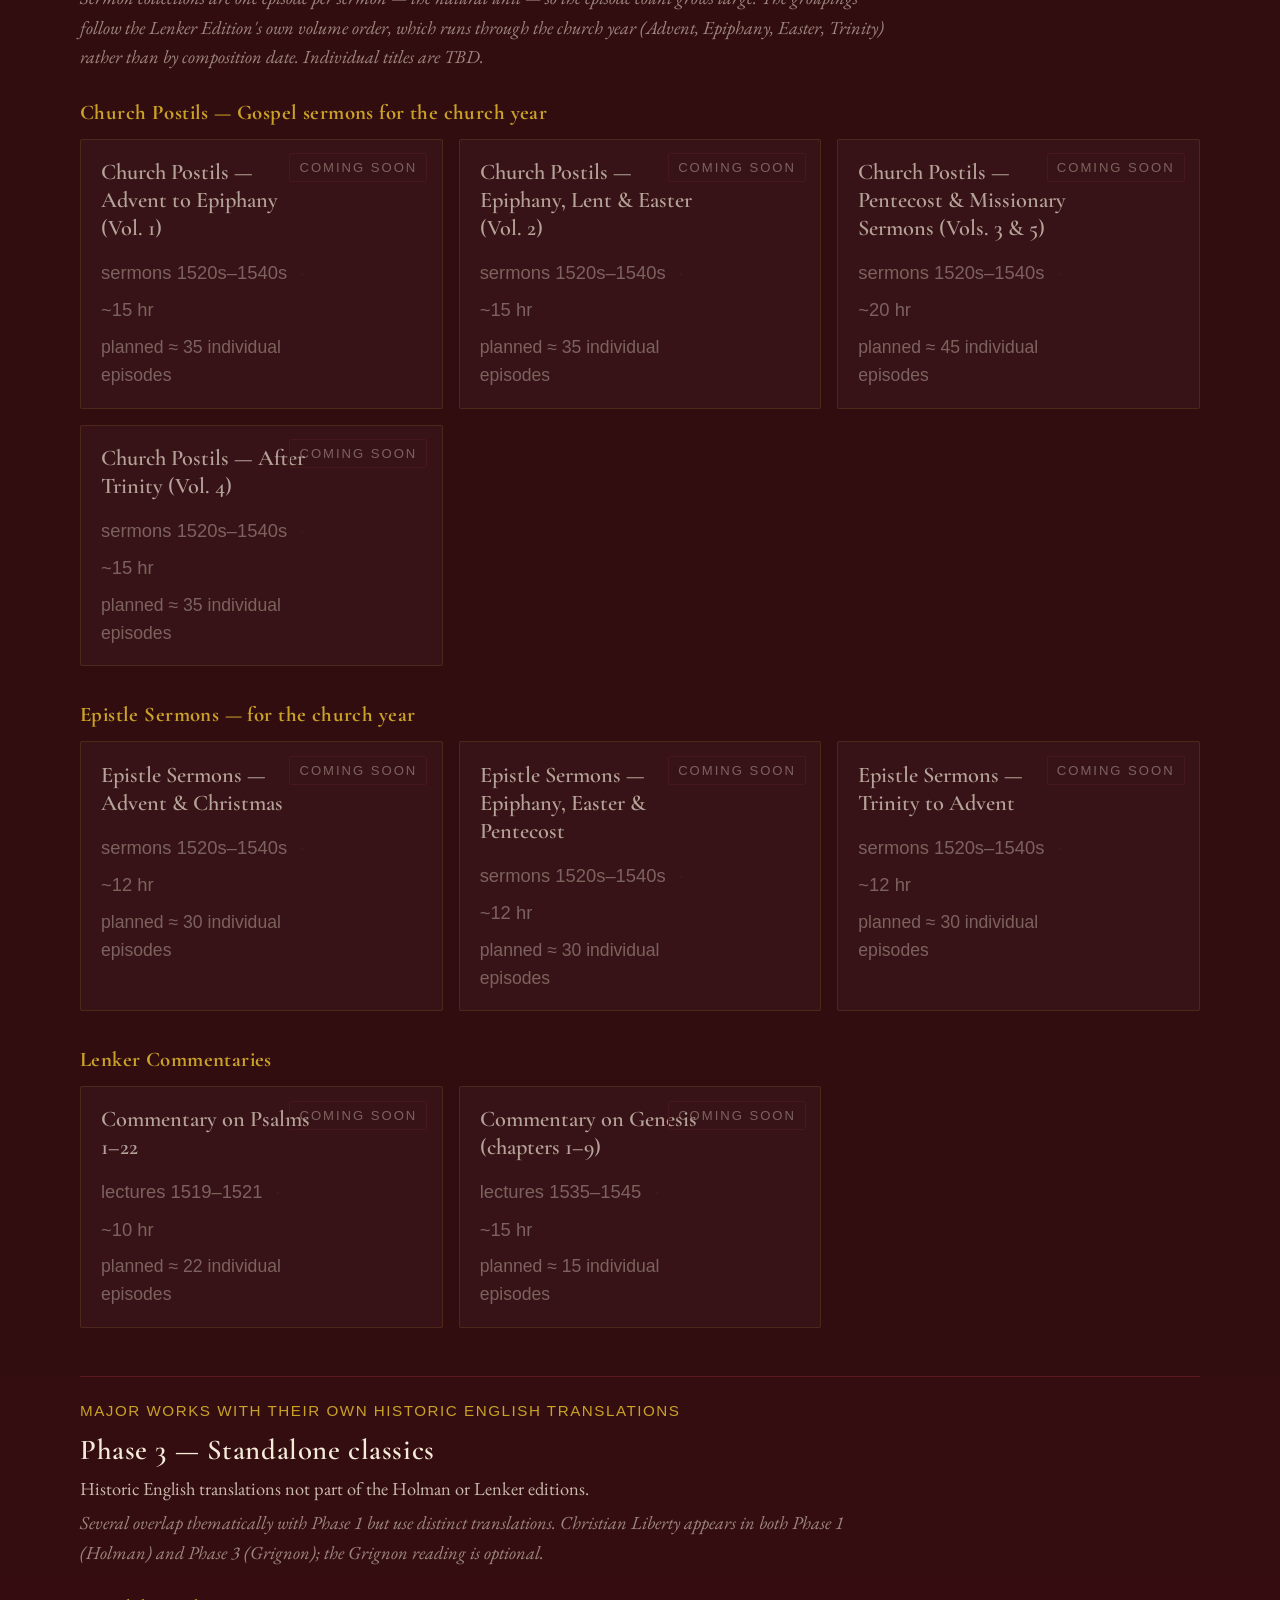
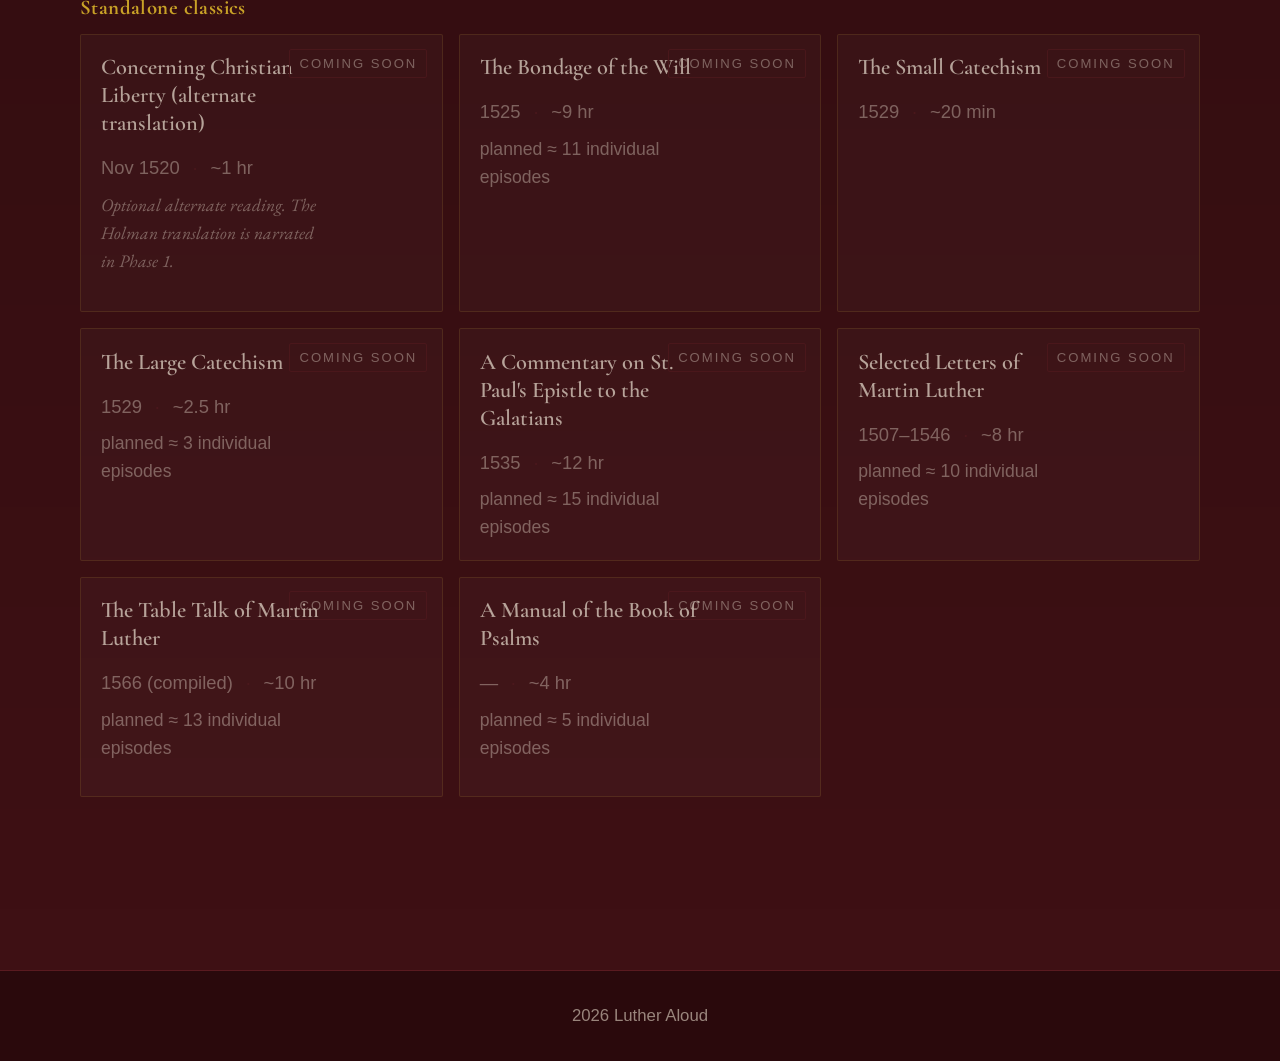
==== commit 0a8c03cd: "Drop "YouTube channel" and "YouTube videos" from visible copy Site is on YouTube today, but may dist" ====
--- a/index.html
+++ b/index.html
@@ -4,12 +4,12 @@
 <meta charset="utf-8">
 <meta name="viewport" content="width=device-width, initial-scale=1">
 <title>Luther Aloud</title>
-<meta name="description" content="Martin Luther's works narrated as YouTube videos — one work per episode, in the order he wrote them.">
+<meta name="description" content="Martin Luther's works narrated — one work per episode, in the order he wrote them.">
 <meta name="theme-color" content="#3E1014">
 
 <meta property="og:type" content="website">
 <meta property="og:title" content="Luther Aloud">
-<meta property="og:description" content="Martin Luther's works, narrated and published as YouTube videos — one work per episode, in the order he wrote them.">
+<meta property="og:description" content="Martin Luther's works, narrated — one work per episode, in the order he wrote them.">
 <meta property="og:url" content="https://lutheraloud.org/">
 
 <link rel="icon" href="assets/rose.svg" type="image/svg+xml">
@@ -49,7 +49,7 @@
       <h1 class="wordmark">Luther Aloud</h1>
       <p class="tagline">Martin Luther, read aloud.</p>
       <p class="lede">
-        Luther's own words, narrated as YouTube videos —
+        Luther's own words, narrated —
         one work per episode, in the order he wrote them.
       </p>
       <div class="hero-actions">
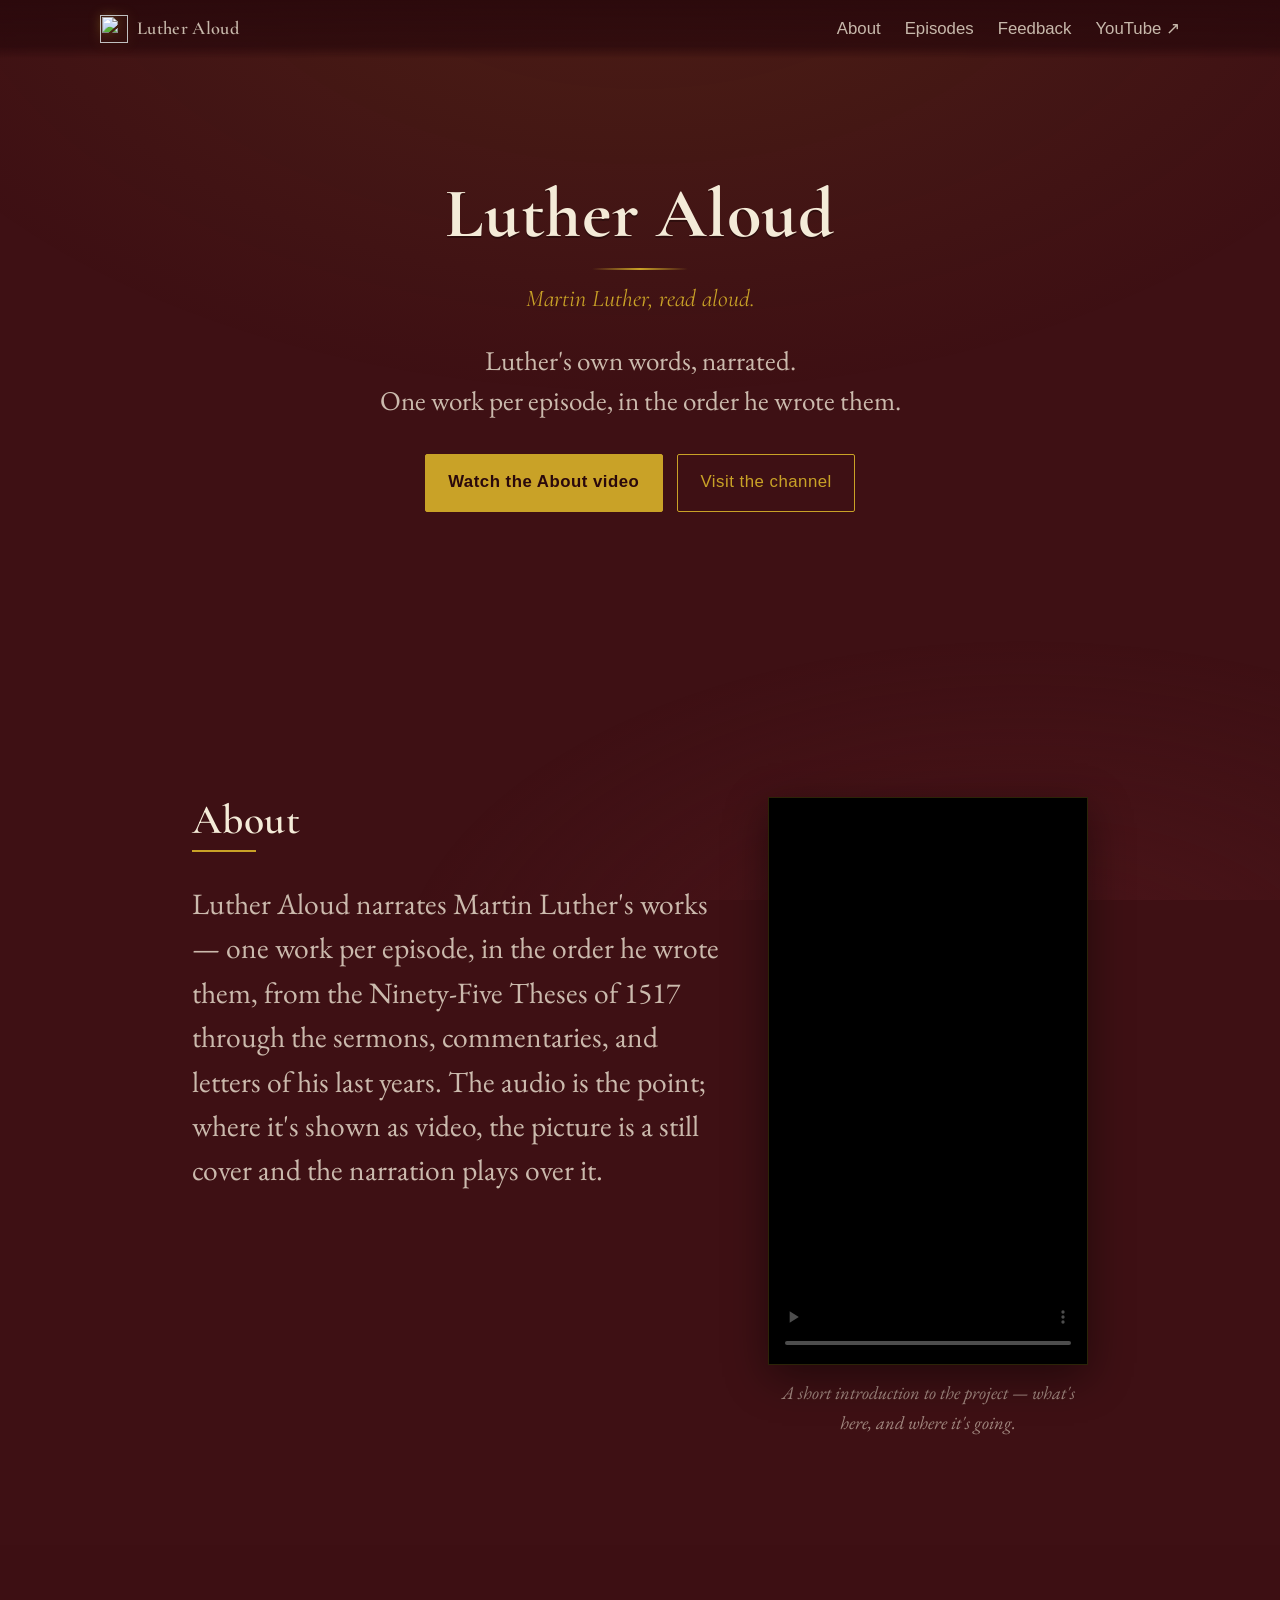
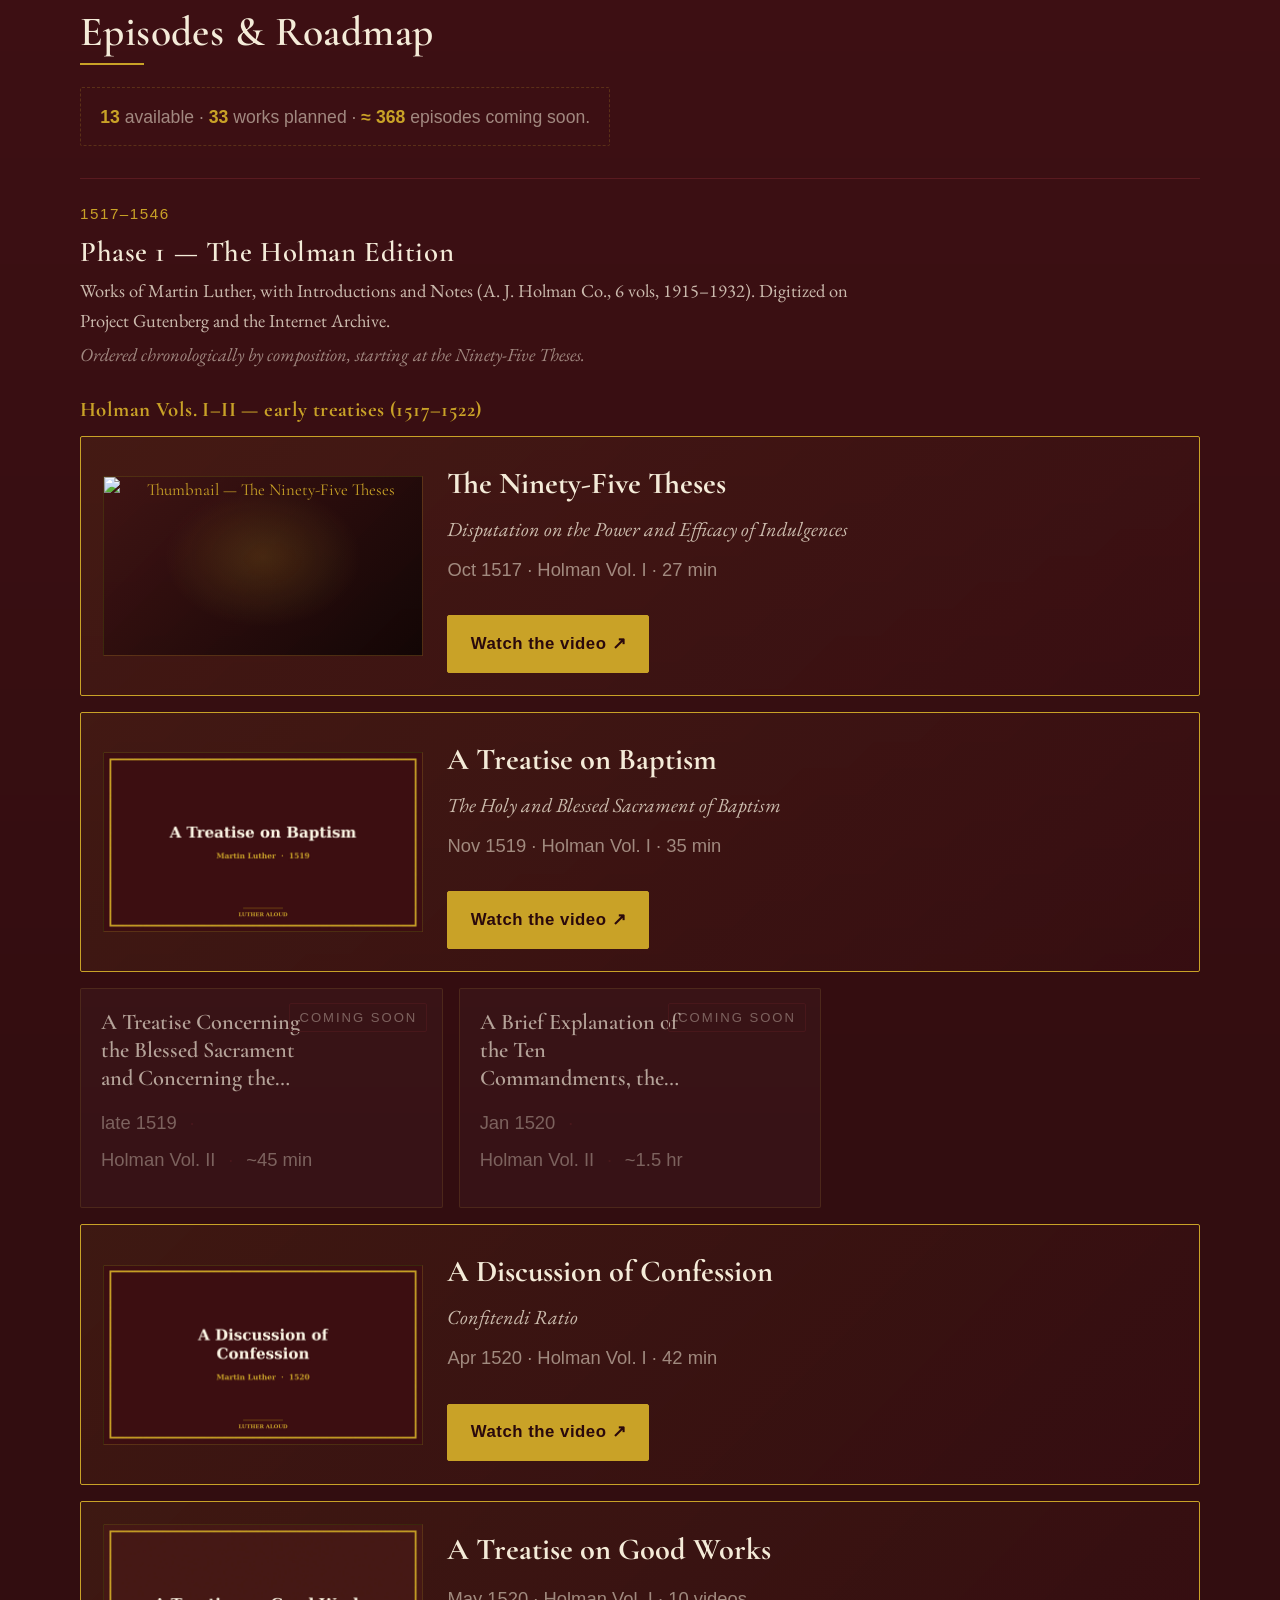
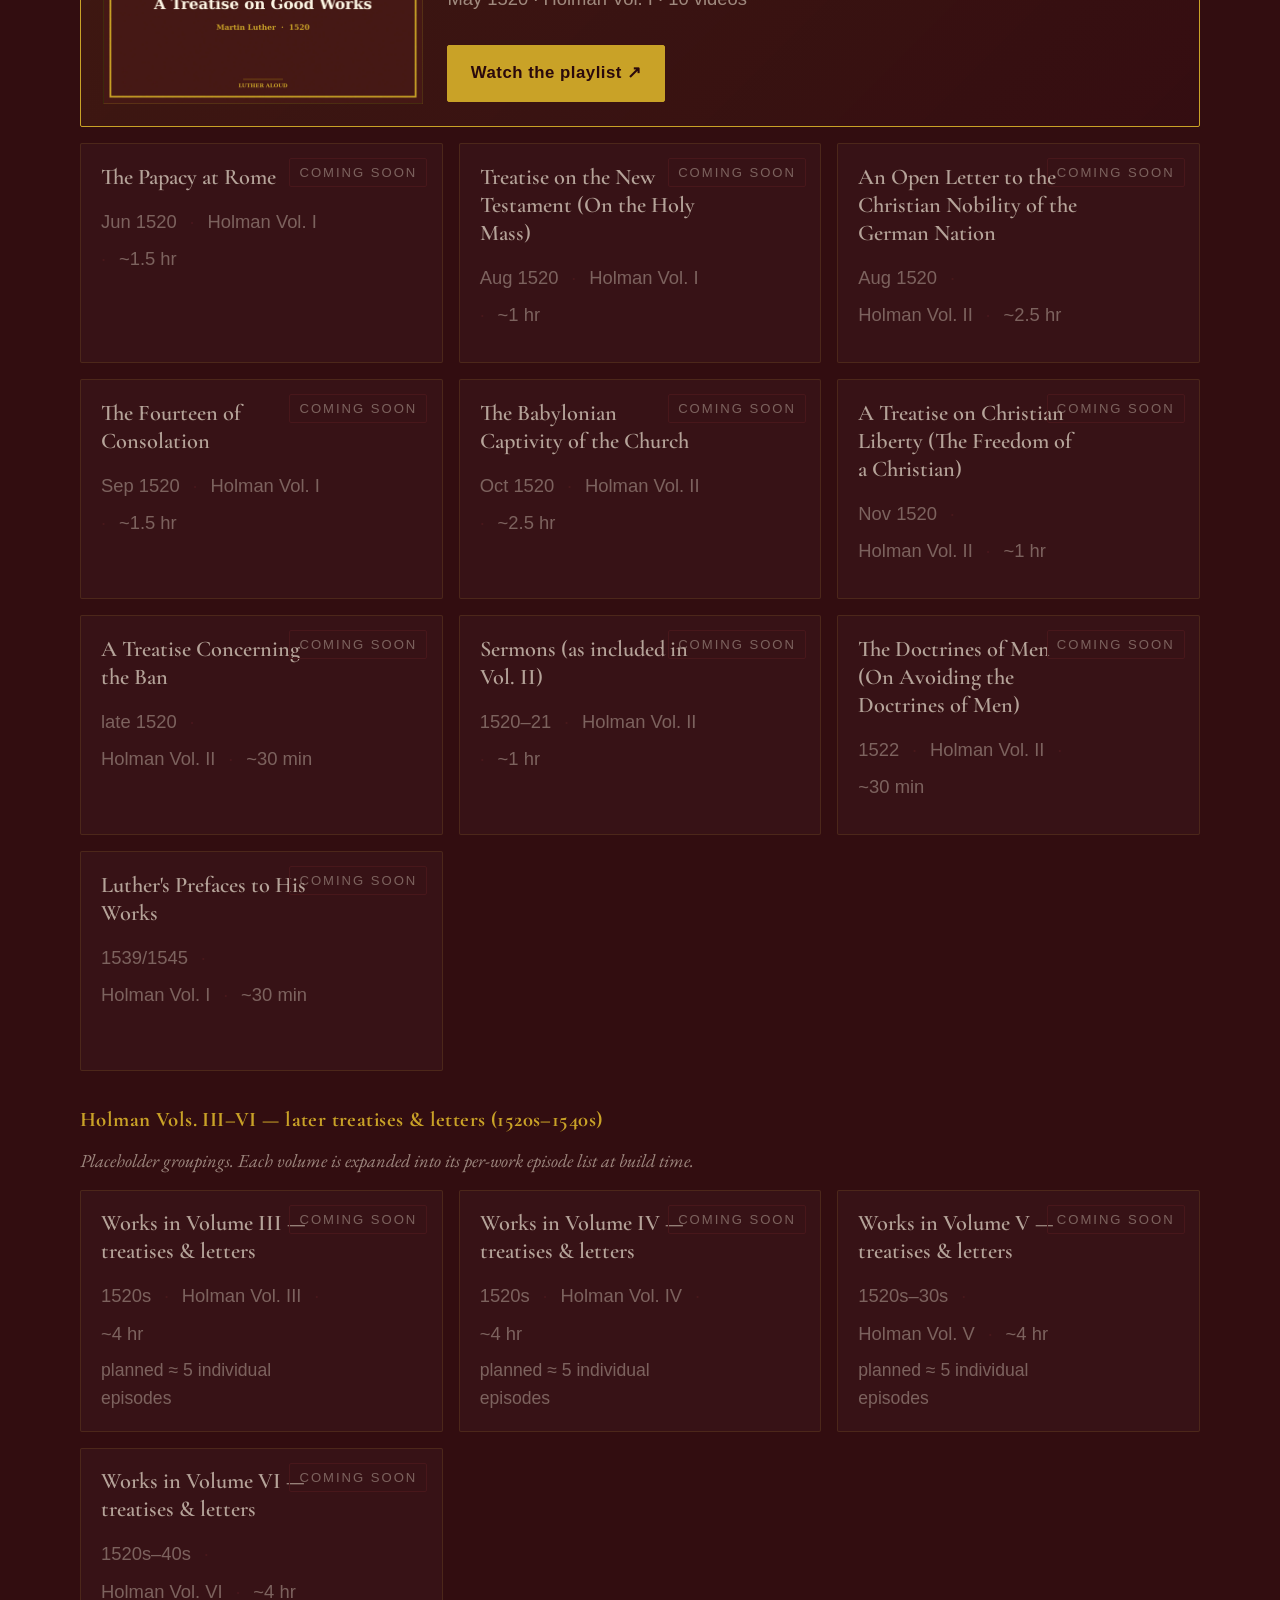
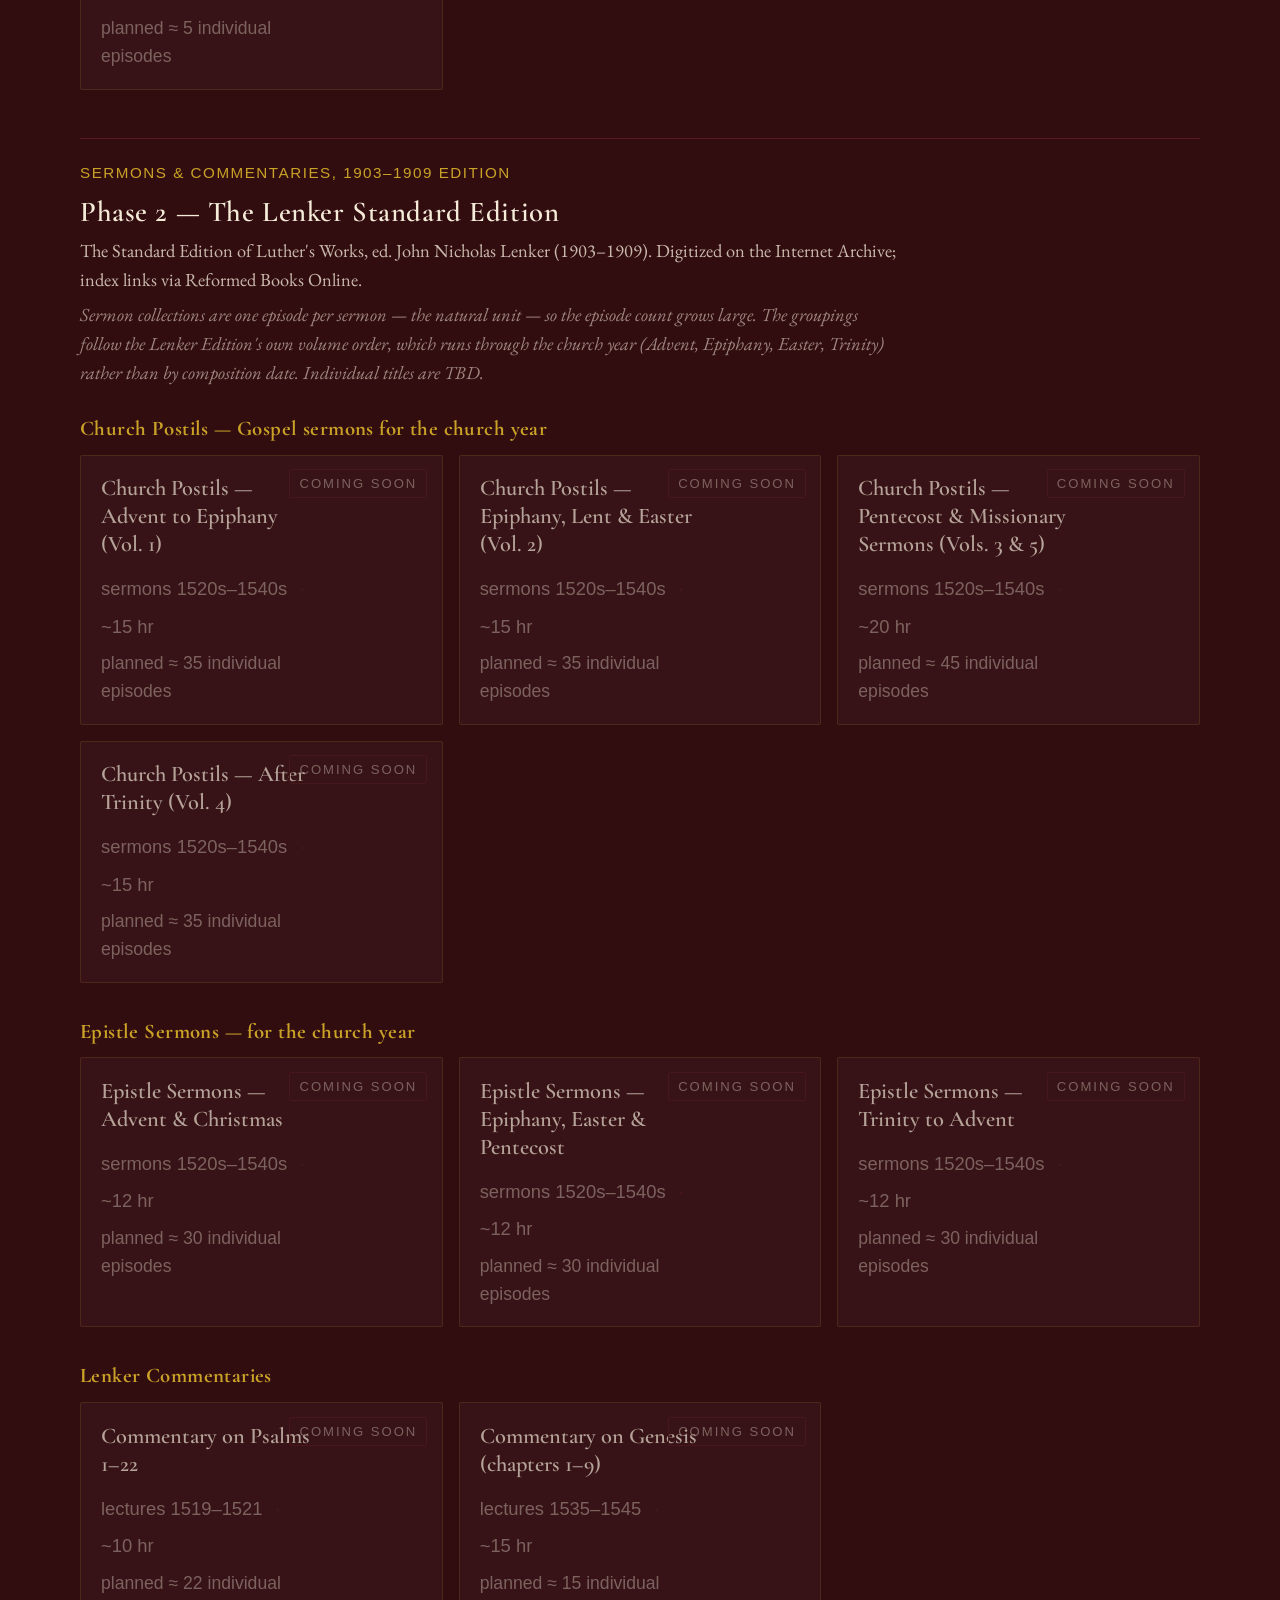
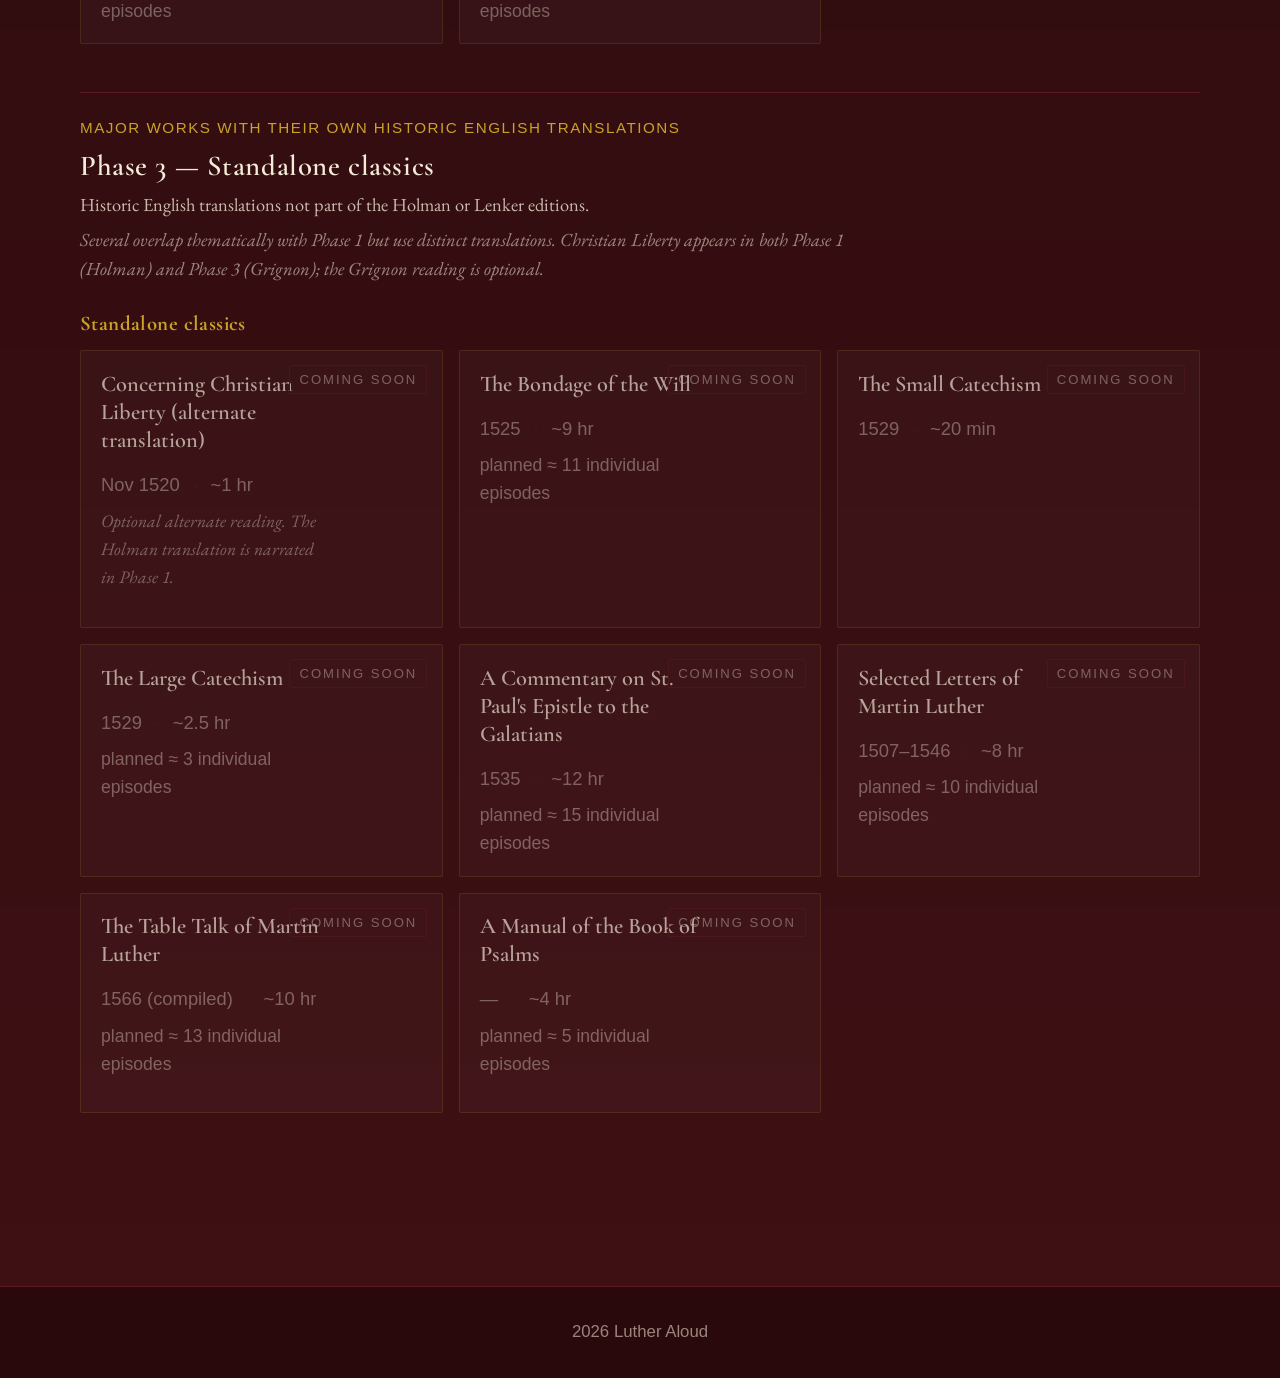
==== commit f210f072: "Ship A Discussion of Confession and split the hero lede Confession (num 5) moves from coming-soon to" ====
--- a/index.html
+++ b/index.html
@@ -49,8 +49,8 @@
       <h1 class="wordmark">Luther Aloud</h1>
       <p class="tagline">Martin Luther, read aloud.</p>
       <p class="lede">
-        Luther's own words, narrated —
-        one work per episode, in the order he wrote them.
+        Luther's own words, narrated.<br>
+        One work per episode, in the order he wrote them.
       </p>
       <div class="hero-actions">
         <a class="btn btn-primary" href="#about">
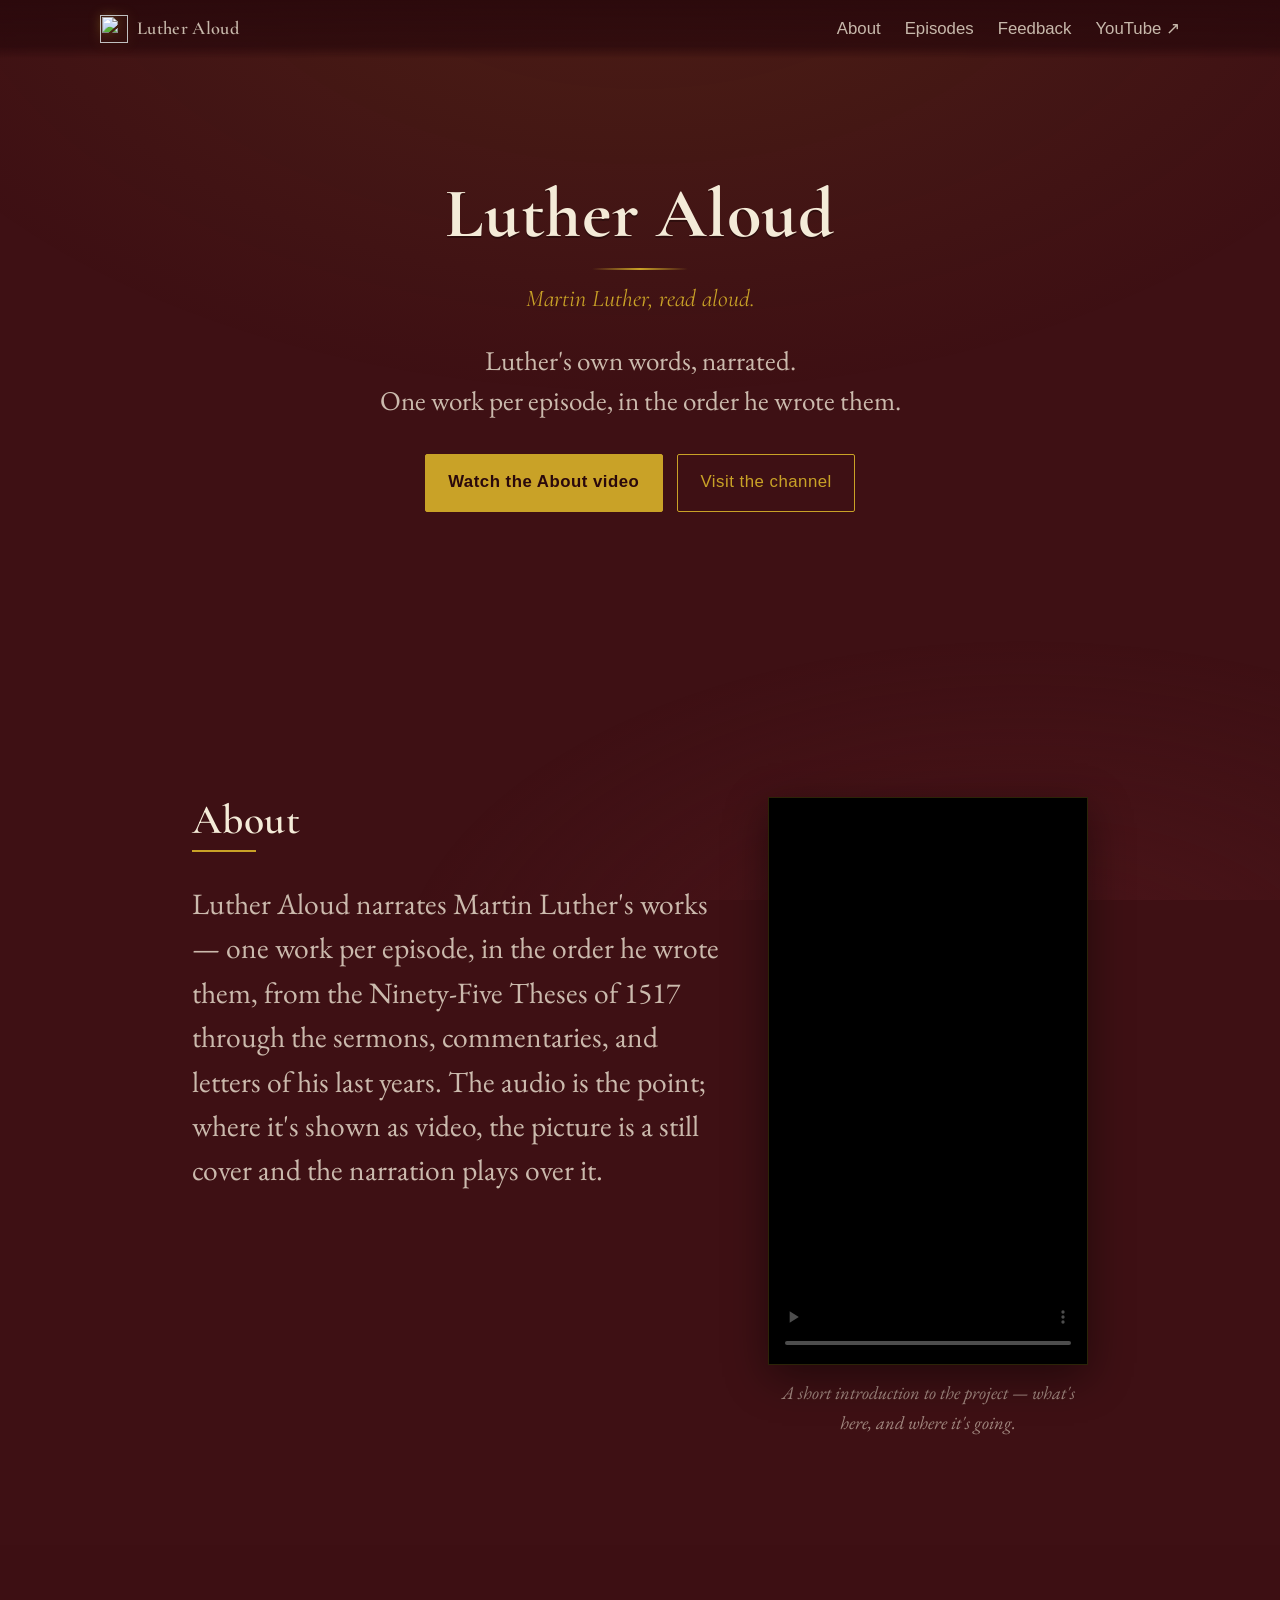
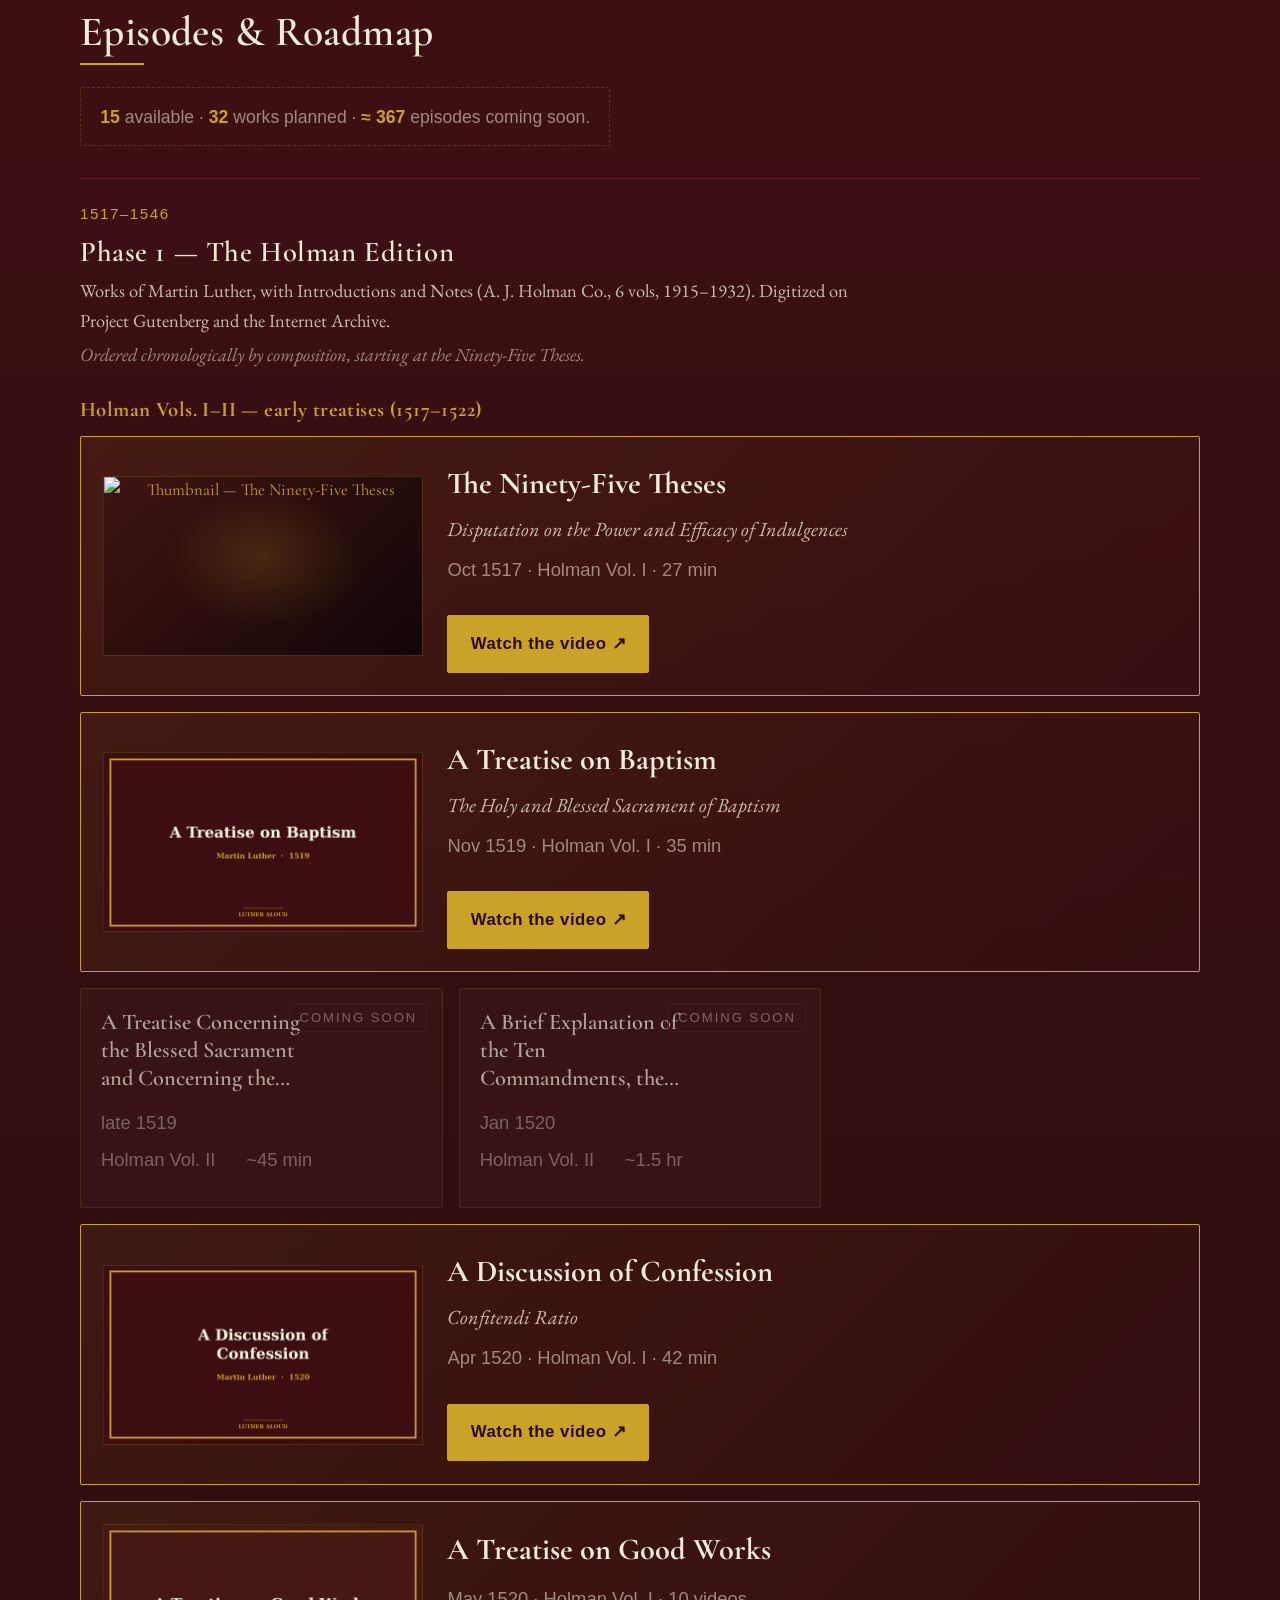
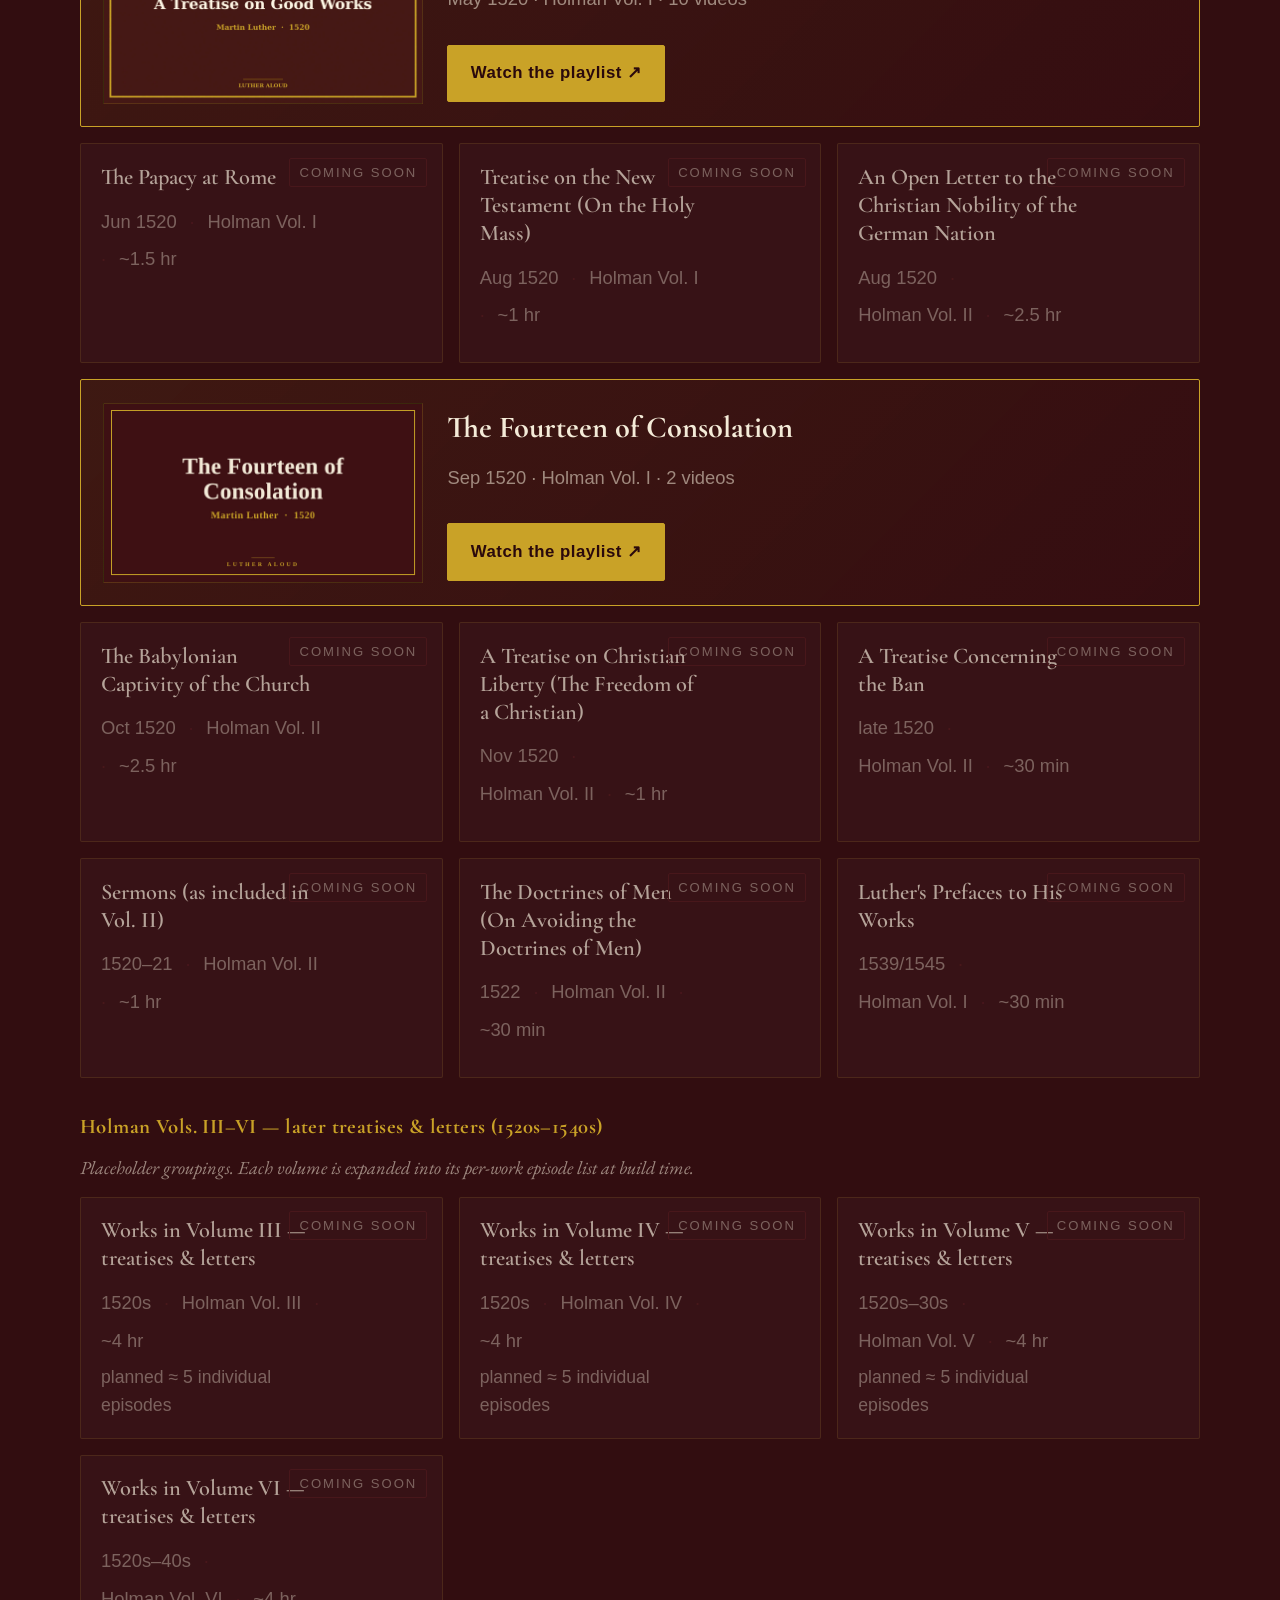
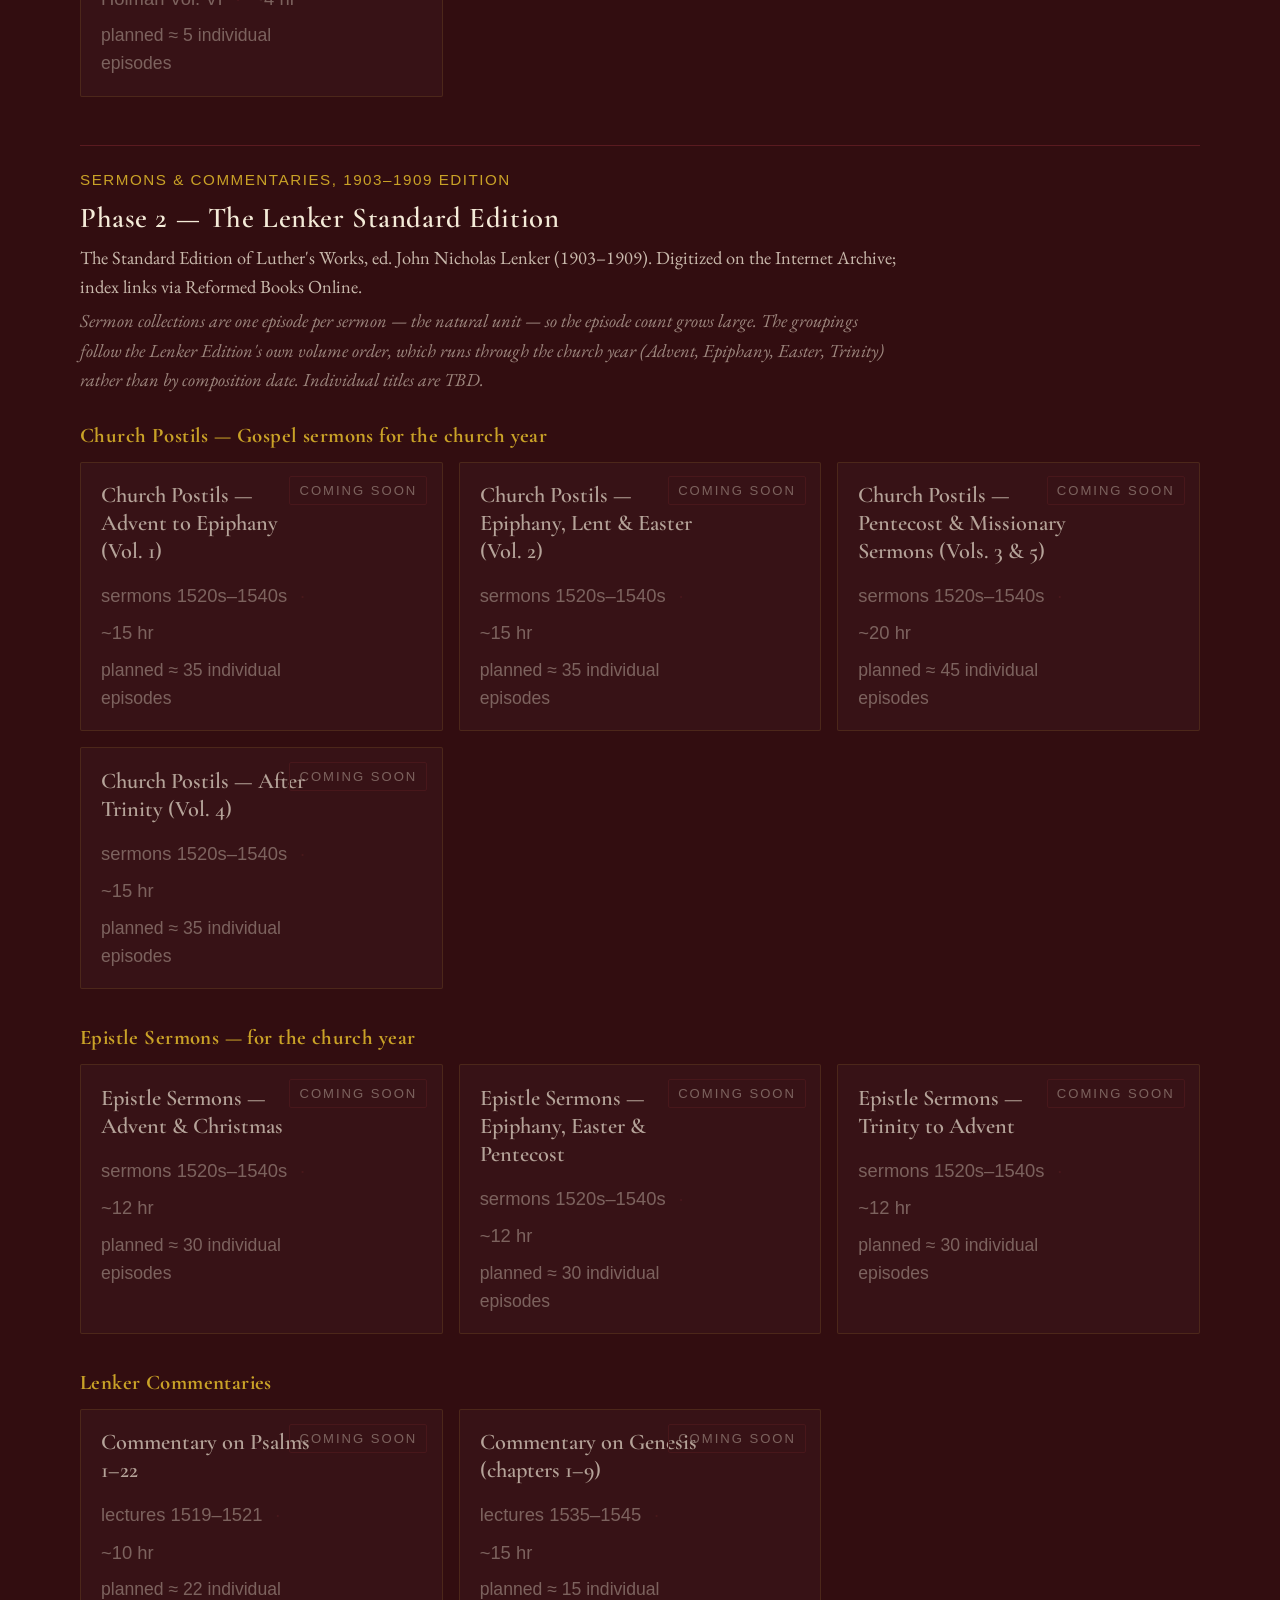
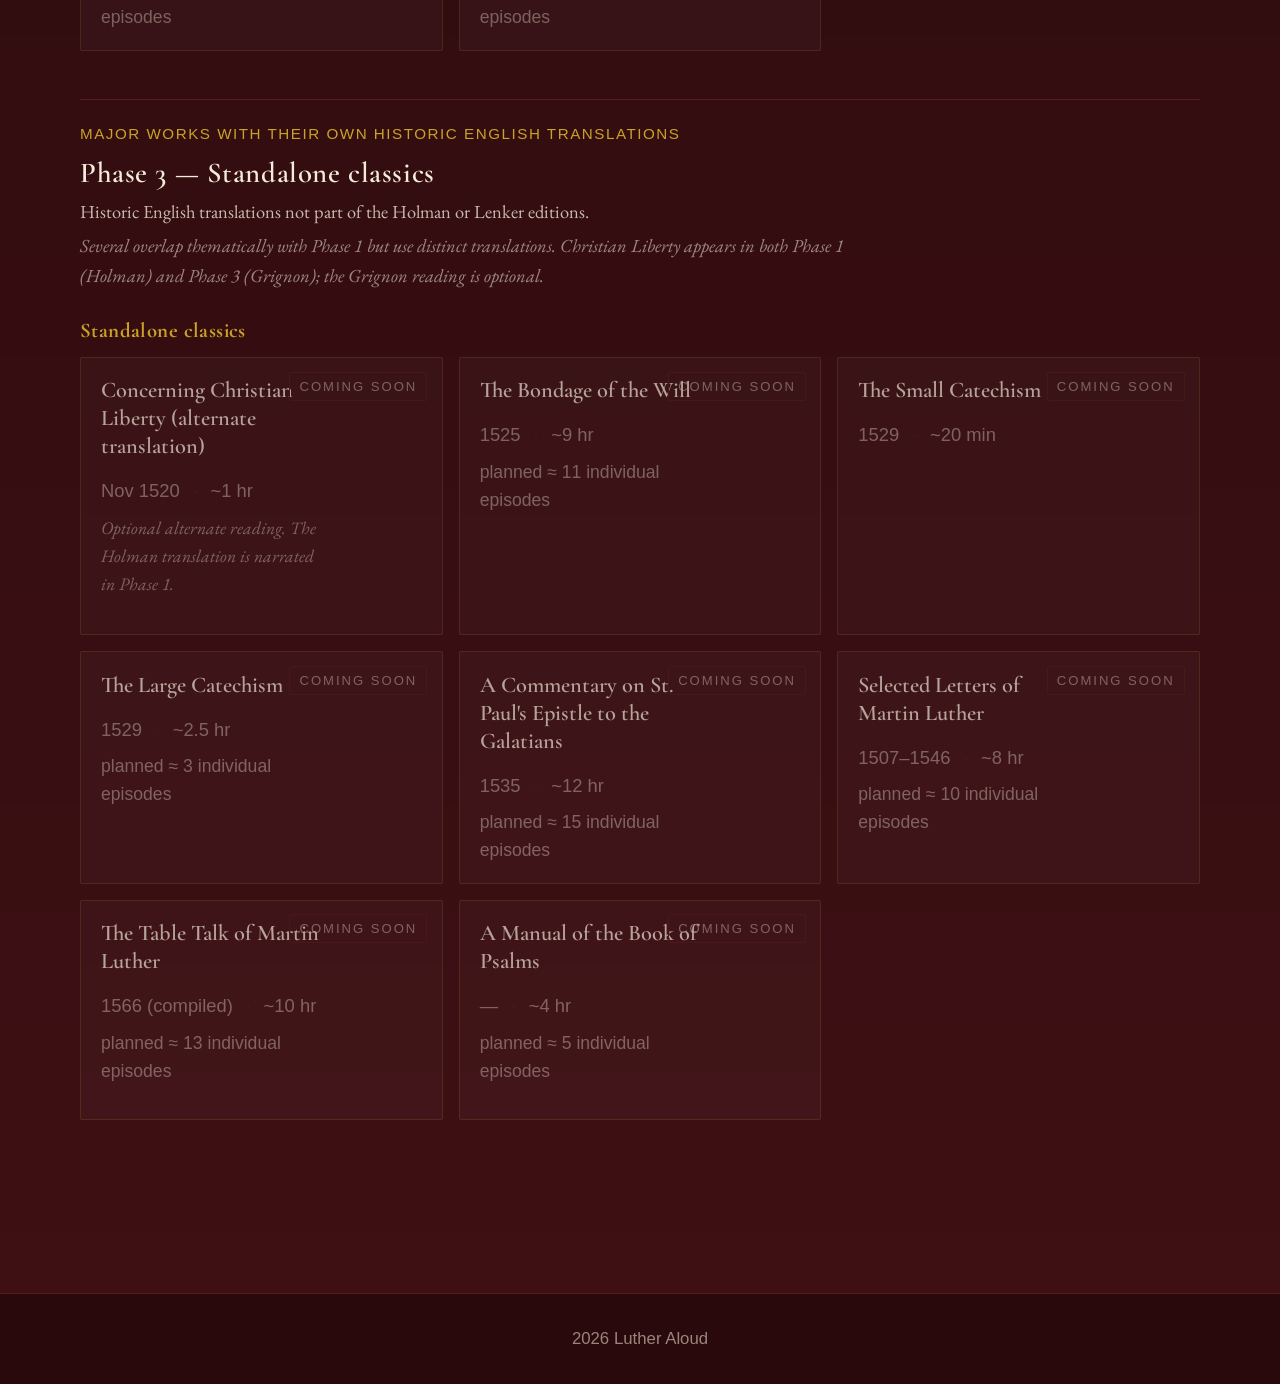
==== commit 1e9bd0df: "Hero "Visit the channel" button opens in a new tab Adds target="_blank" and bumps rel to "noopener n" ====
--- a/index.html
+++ b/index.html
@@ -56,7 +56,7 @@
         <a class="btn btn-primary" href="#about">
           Watch the About video
         </a>
-        <a class="btn btn-ghost" href="https://youtube.com/@LutherAloud" rel="noopener">
+        <a class="btn btn-ghost" href="https://youtube.com/@LutherAloud" target="_blank" rel="noopener noreferrer">
           Visit the channel
         </a>
       </div>
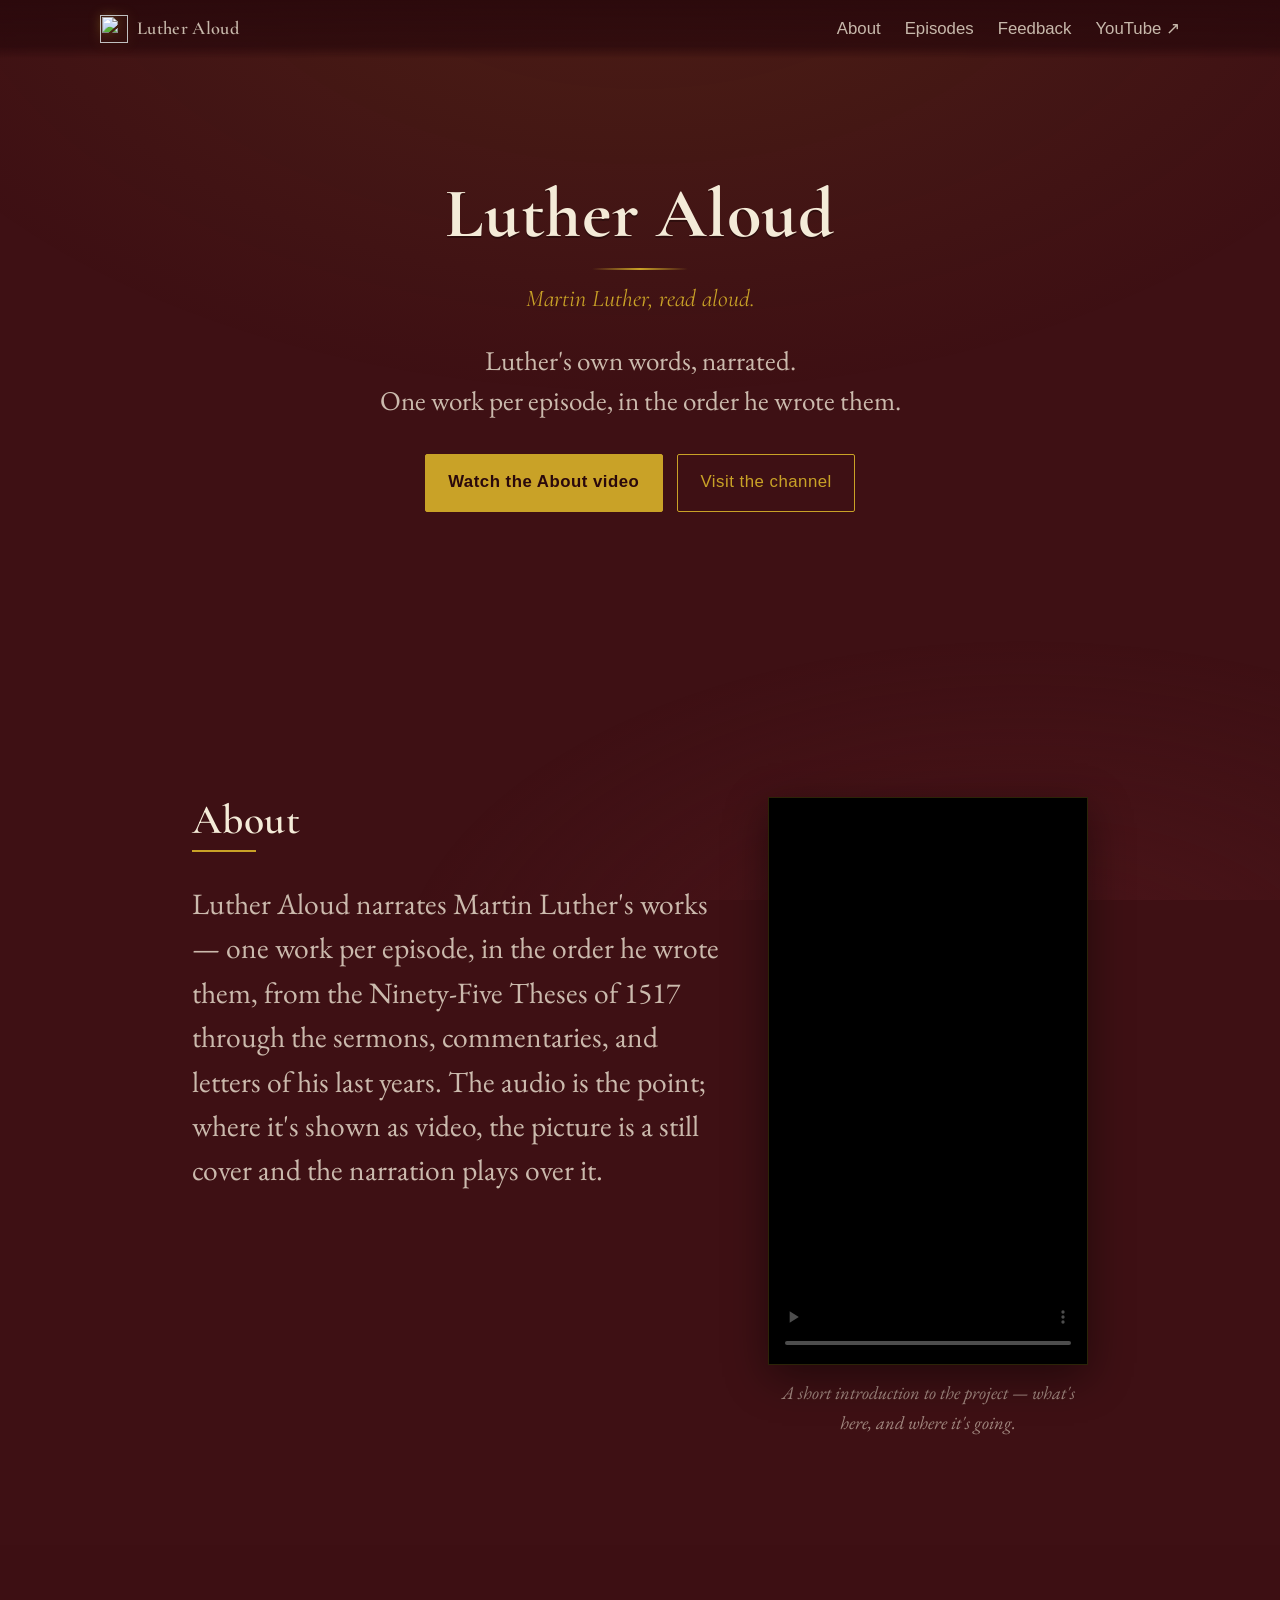
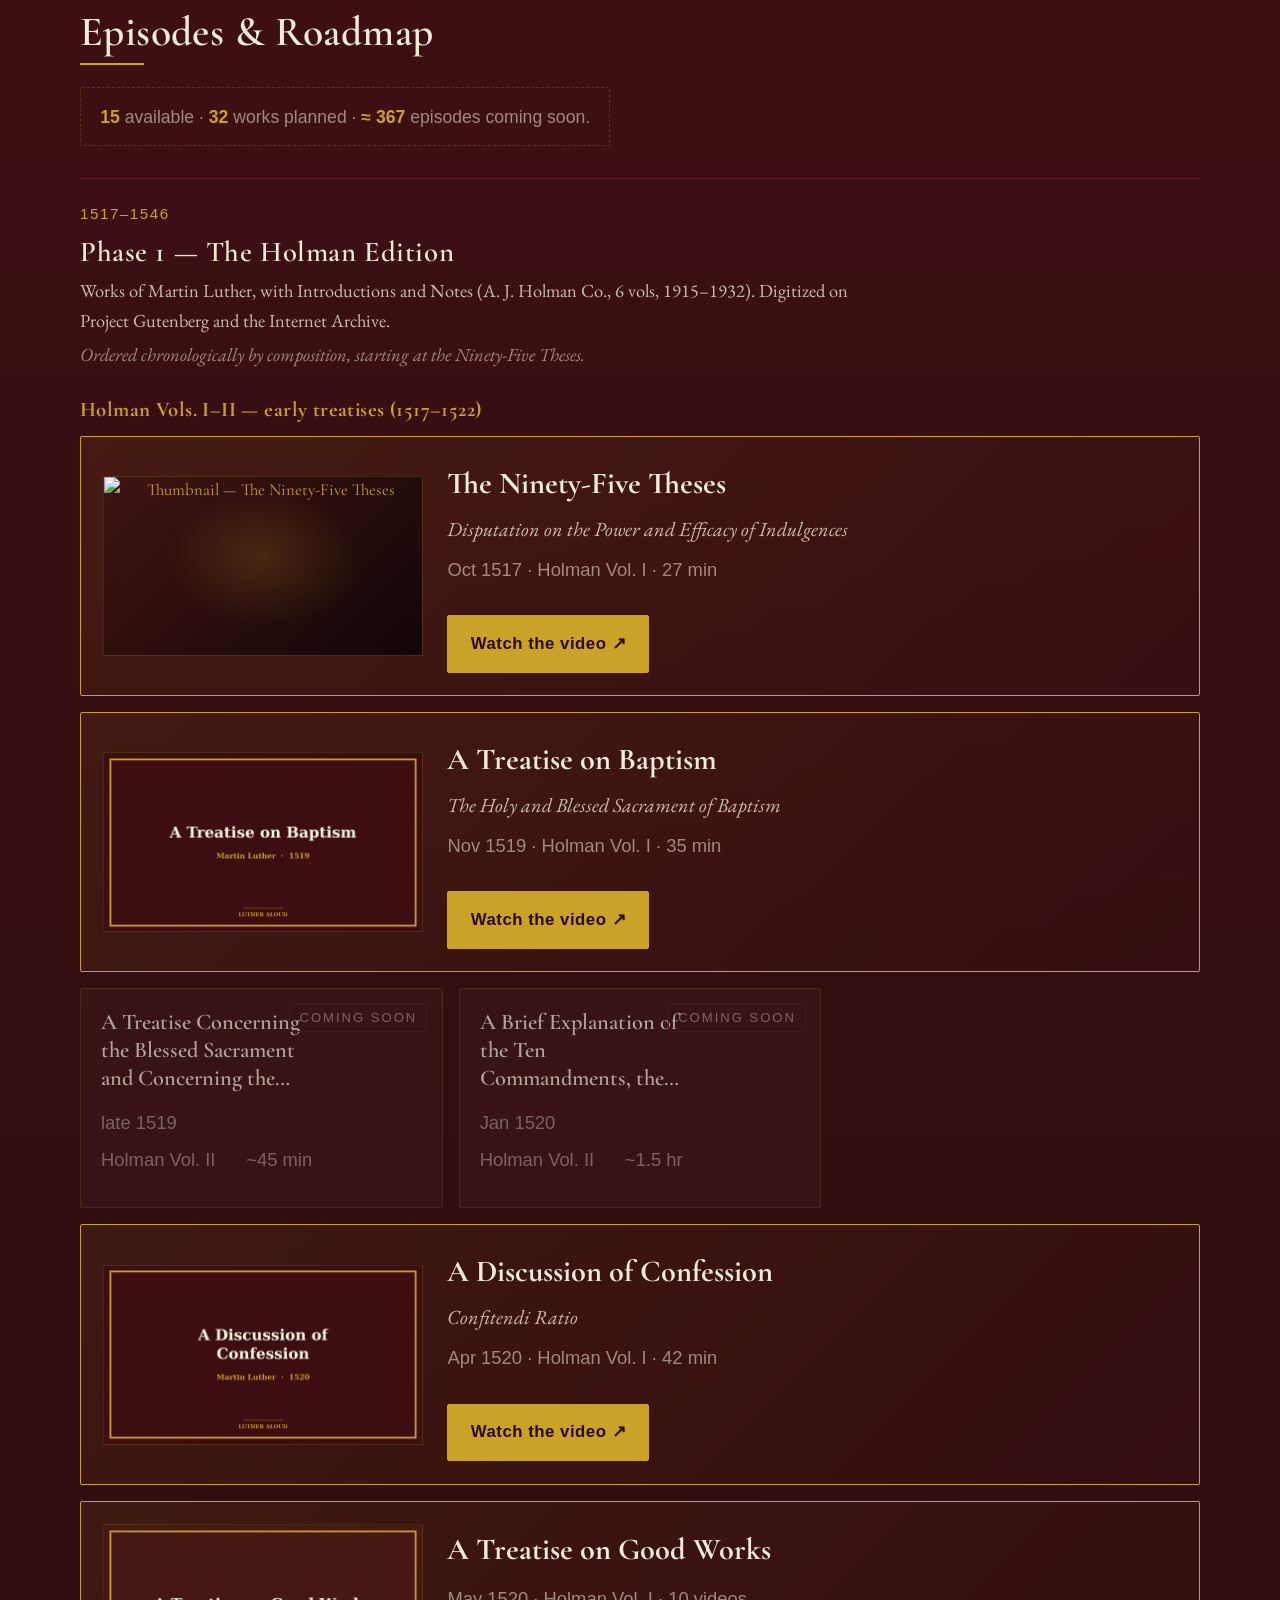
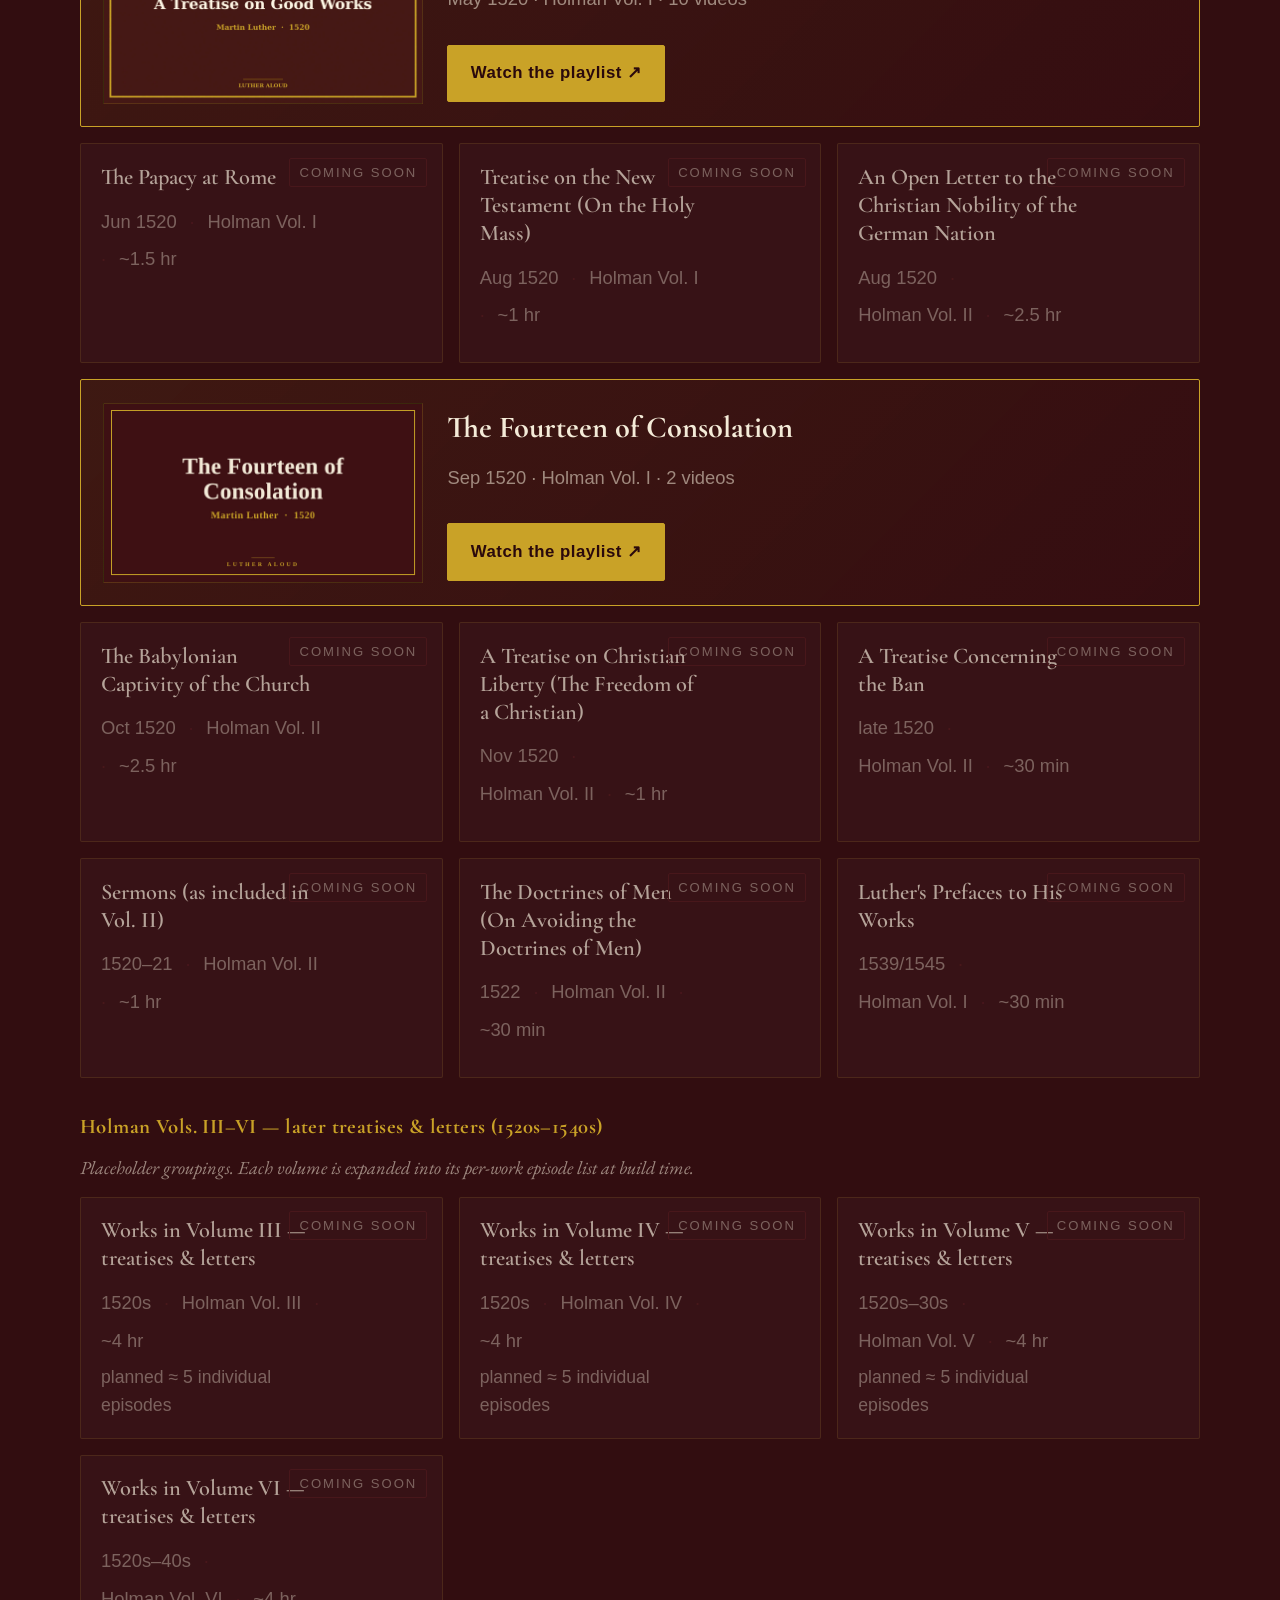
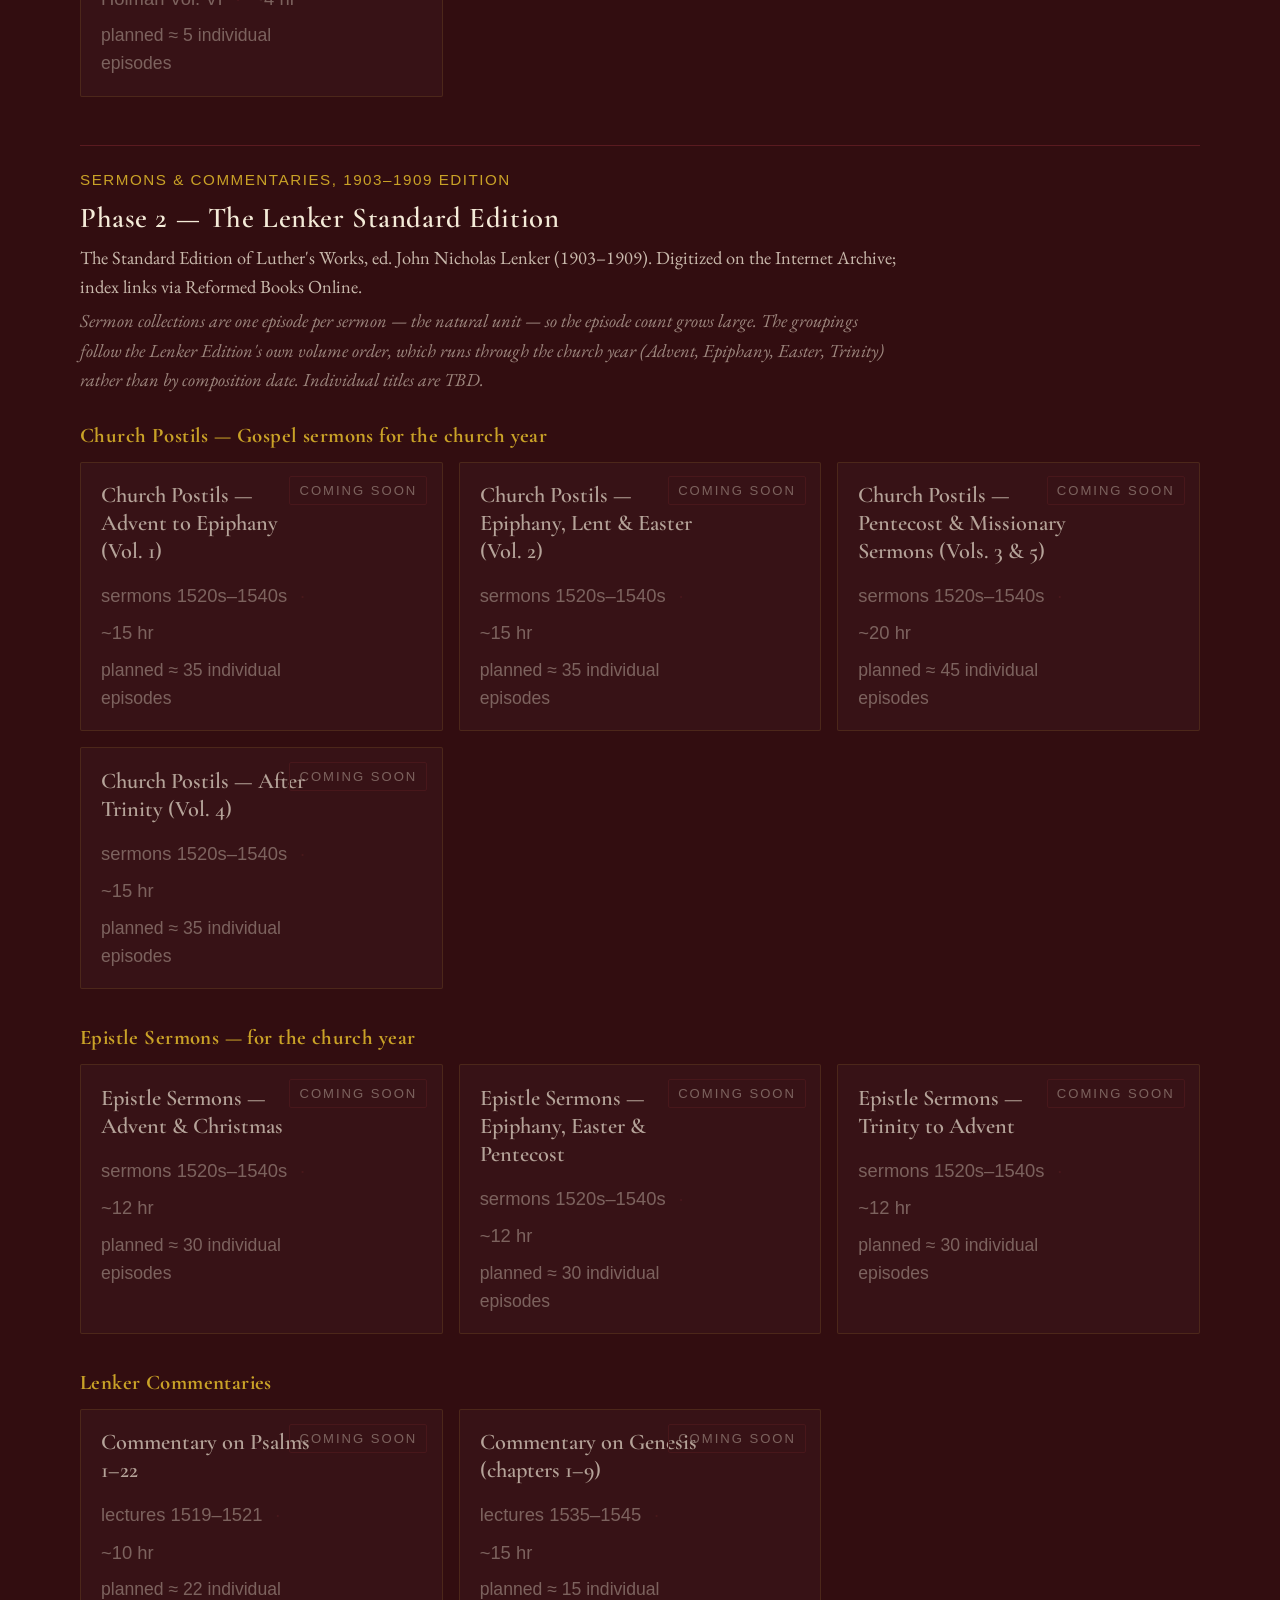
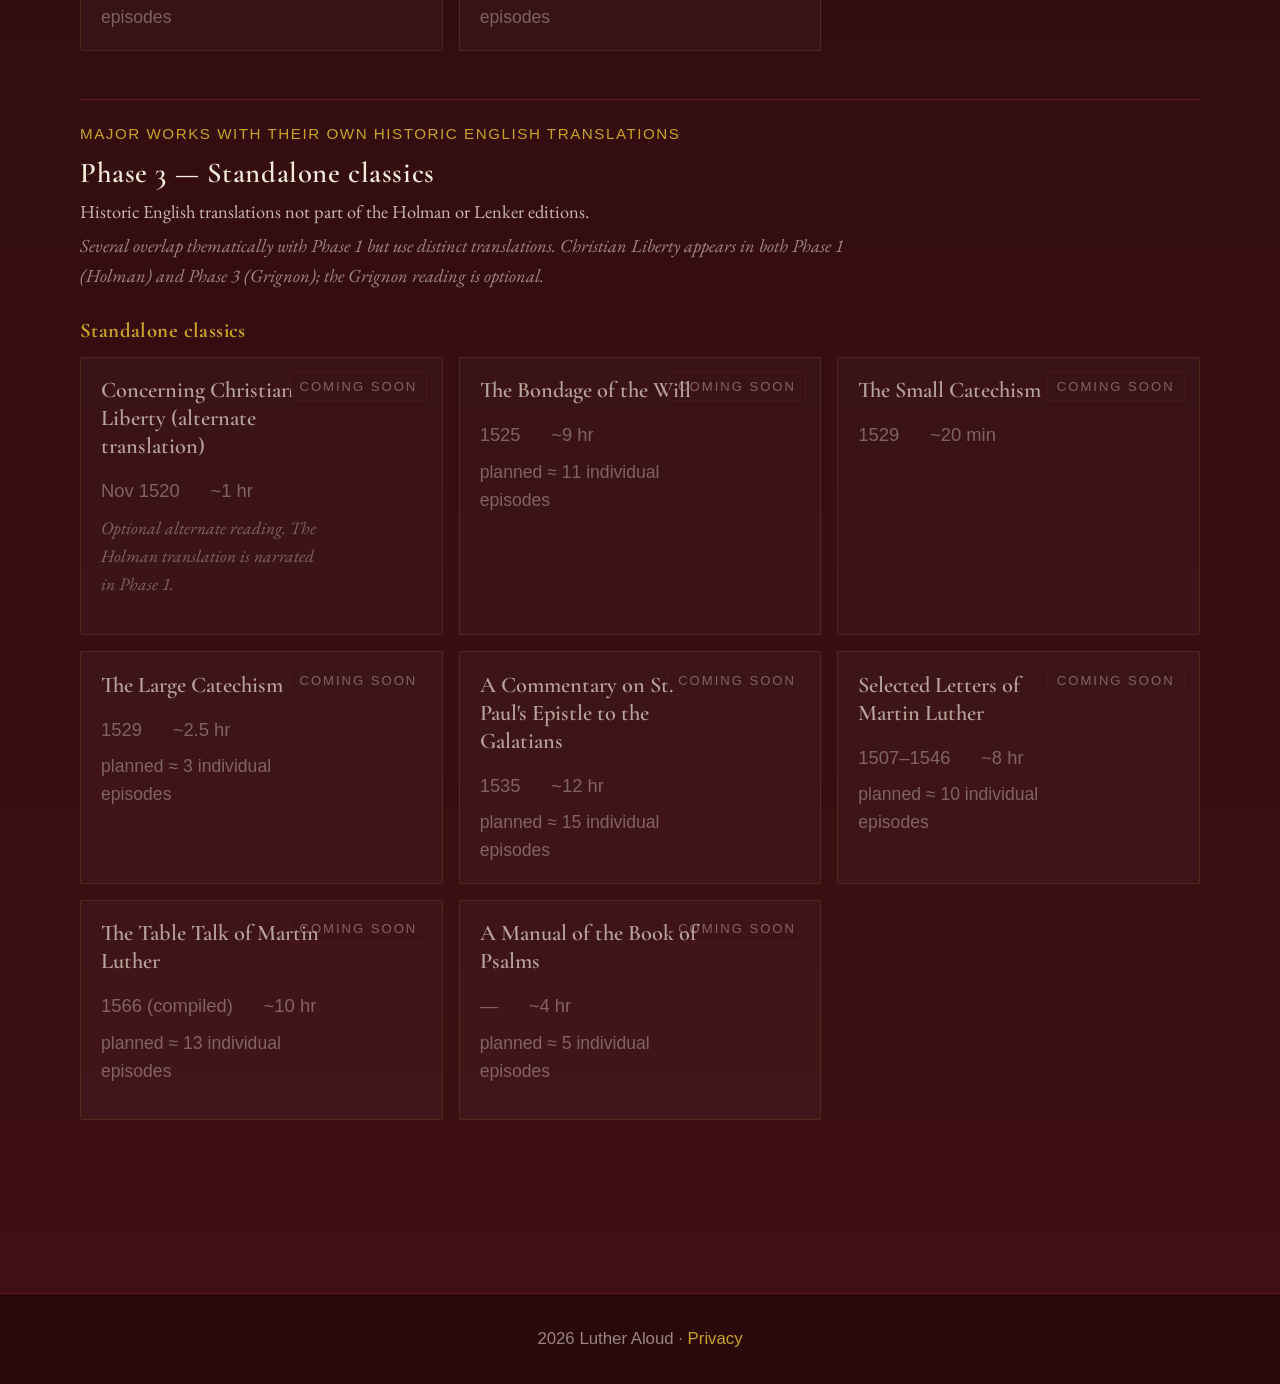
==== commit dfed0ab1: "Add a Privacy policy page at /privacy/ A new /privacy/ page (privacy/index.html so the URL is clean " ====
--- a/index.html
+++ b/index.html
@@ -103,7 +103,7 @@
 
 <footer class="site-footer" role="contentinfo">
   <p class="footer-fine">
-    <span id="footer-year">2026</span> Luther Aloud
+    <span id="footer-year">2026</span> Luther Aloud · <a href="/privacy/">Privacy</a>
   </p>
 </footer>
 
--- a/css/style.css
+++ b/css/style.css
@@ -533,6 +533,44 @@
   font-size: 1.1rem;
   color: var(--ink-mute);
   margin-top: 0.5rem;
+}
+
+/* ---------- static document pages (privacy, etc.) ---------- */
+
+.privacy-inner {
+  max-width: 760px;
+  margin: 0 auto;
+}
+.privacy-inner .privacy-title {
+  font-family: var(--serif);
+  font-weight: 700;
+  color: var(--parchment);
+  font-size: clamp(2.2rem, 4vw, 2.8rem);
+  margin: 0 0 1.4rem;
+  position: relative;
+  padding-bottom: 0.5rem;
+}
+.privacy-inner .privacy-title::after {
+  content: "";
+  position: absolute;
+  left: 0; bottom: 0;
+  width: 64px; height: 2px;
+  background: var(--brass);
+}
+.privacy-inner h2 {
+  font-family: var(--serif);
+  font-weight: 600;
+  color: var(--parchment);
+  font-size: clamp(1.3rem, 2.2vw, 1.55rem);
+  margin: 2.1rem 0 0.75rem;
+  padding: 0;
+}
+.privacy-inner h2::after { display: none; }
+.privacy-inner p {
+  color: var(--ink-soft);
+  font-size: 1.1rem;
+  line-height: 1.65;
+  margin: 0 0 1.1rem;
 }
 
 /* ---------- footer ---------- */
